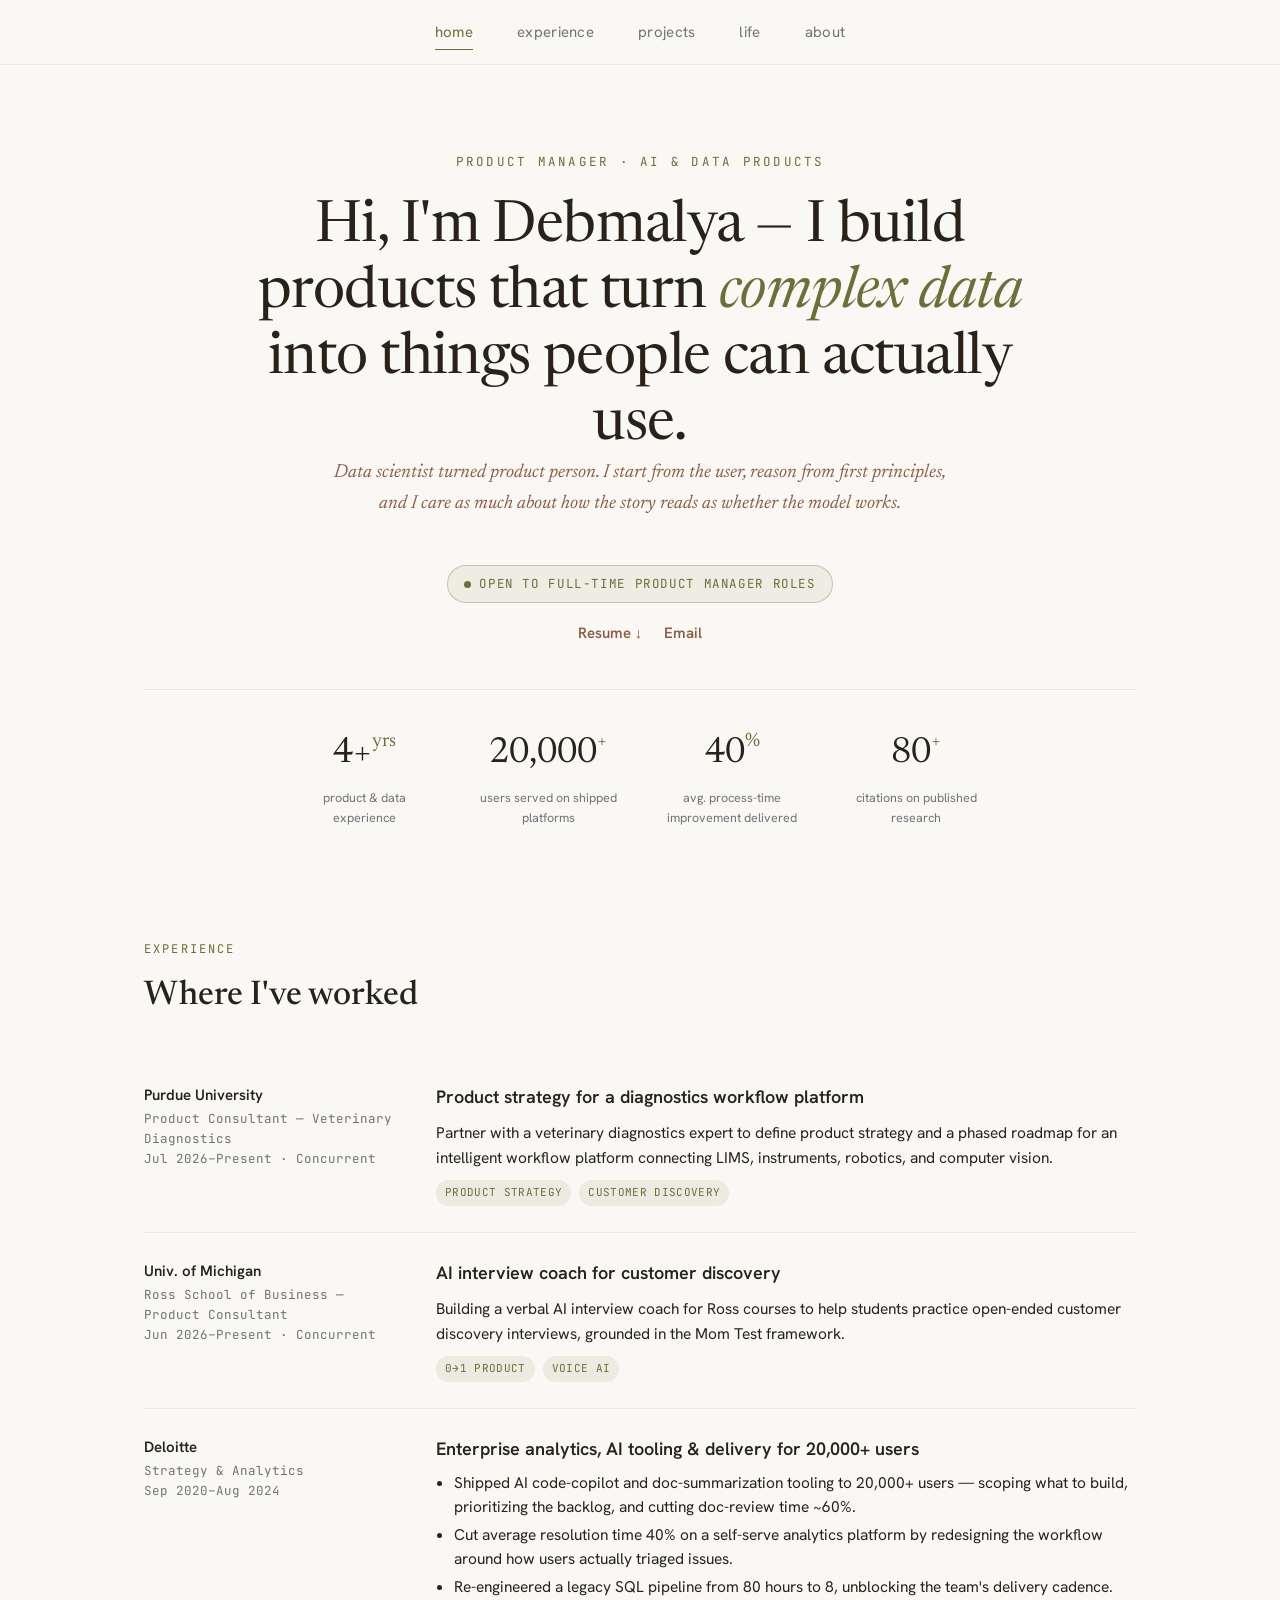
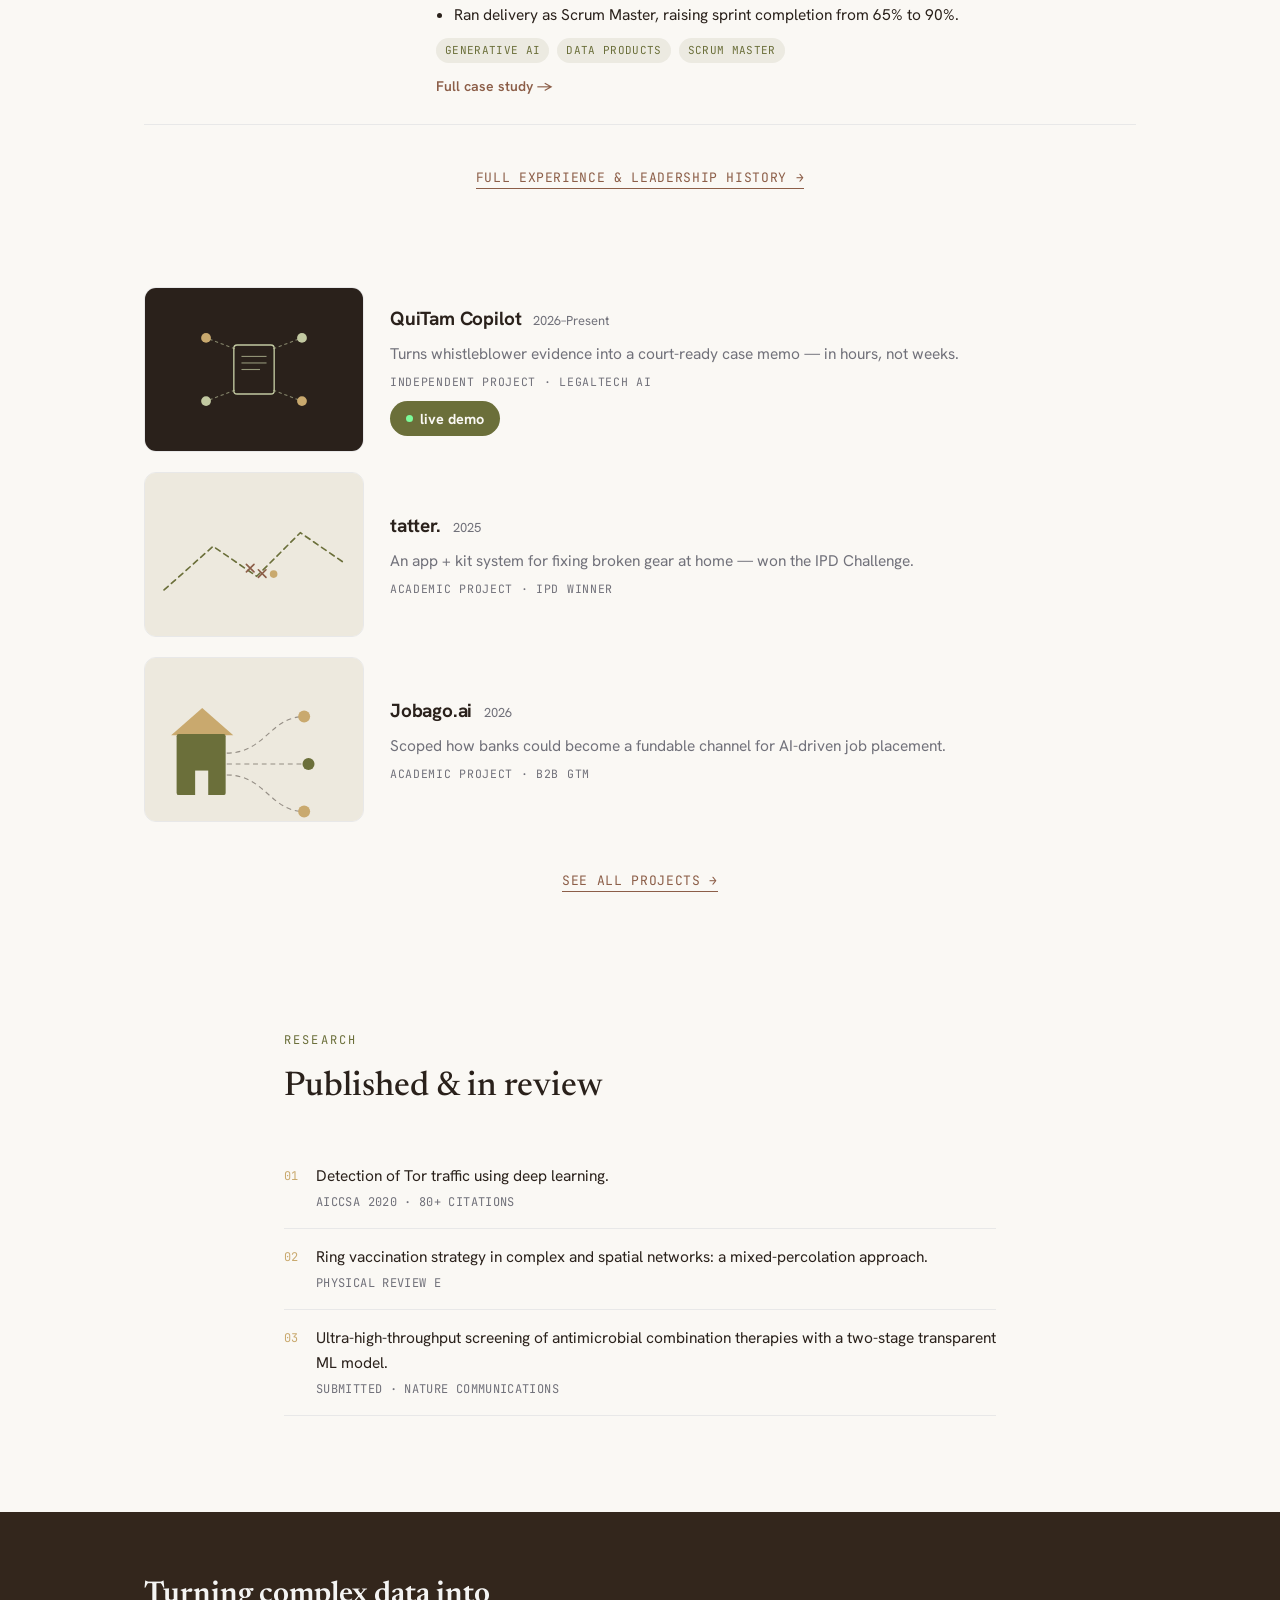
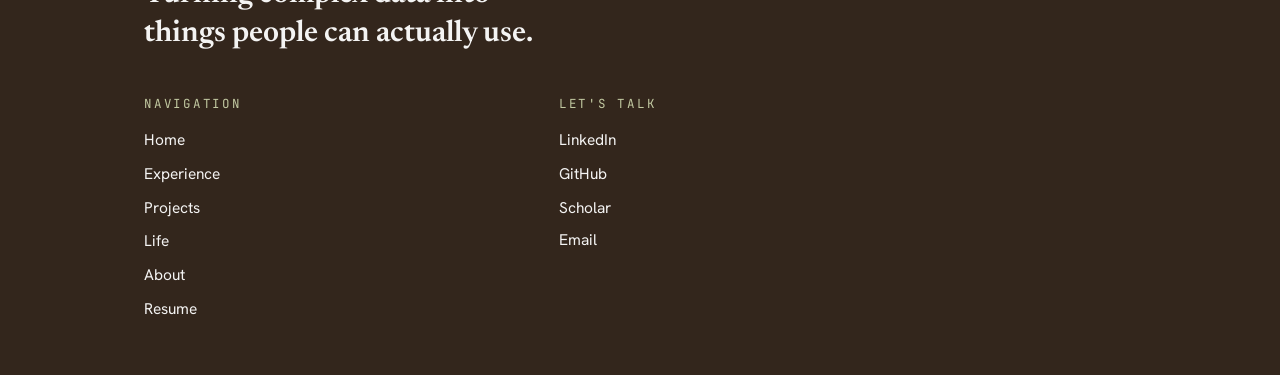
==== index.html @ 87e51b72 "Rewrite Deloitte bullets with more specific PM ownership detail Co-Authored-By: Claude Sonnet 5 <nor" ====
<!DOCTYPE html>
<html lang="en">
<head>
<meta charset="UTF-8" />
<meta name="viewport" content="width=device-width, initial-scale=1" />
<title>Debmalya Sarkar — Product Manager</title>
<meta name="description" content="Hi, I'm Debmalya. I build products that turn complex data into things people can actually use." />
<meta name="google-site-verification" content="xEFsIHPftUrc7FskHfVXWu3FPIKXIjwJdTmx8eVKhb8" />
<link rel="preconnect" href="https://fonts.googleapis.com" />
<link rel="preconnect" href="https://fonts.gstatic.com" crossorigin />
<link href="https://fonts.googleapis.com/css2?family=Hanken+Grotesk:wght@400;500;600;700&family=Newsreader:ital,opsz,wght@0,6..72,400;0,6..72,500;0,6..72,700;1,6..72,400&family=JetBrains+Mono:wght@400;500&display=swap" rel="stylesheet" />
<link rel="stylesheet" href="v2-style.css?v=2" />
</head>
<body>

<header class="nav">
  <div class="nav-inner">
    <a href="index.html">home</a>
    <a href="v2-experience.html">experience</a>
    <a href="v2-projects.html">projects</a>
    <a href="v2-life.html">life</a>
    <a href="v2-about.html">about</a>
  </div>
</header>

<main id="top">

  <div class="hero">
    <div class="wrap">
      <p class="eyebrow">Product Manager · AI &amp; Data Products</p>
      <h1>Hi, I'm Debmalya — I build products that turn <em>complex data</em> into things people can actually use.</h1>
      <p class="sub">Data scientist turned product person. I start from the user, reason from first principles, and I care as much about how the story reads as whether the model works.</p>
      <p class="open-badge"><span class="dot"></span>Open to full-time Product Manager roles</p>
      <div class="hero-actions">
        <a href="Debmalya-Sarkar-Resume.pdf" target="_blank" rel="noopener">Resume ↓</a>
        <button type="button" class="copy-email-btn">Email</button>
      </div>
      <div class="hook-stats">
        <div class="hook-stat"><div class="num">4+<span class="unit">yrs</span></div><div class="lbl">product &amp; data experience</div></div>
        <div class="hook-stat"><div class="num">20,000<span class="unit">+</span></div><div class="lbl">users served on shipped platforms</div></div>
        <div class="hook-stat"><div class="num">40<span class="unit">%</span></div><div class="lbl">avg. process-time improvement delivered</div></div>
        <div class="hook-stat"><div class="num">80<span class="unit">+</span></div><div class="lbl">citations on published research</div></div>
      </div>
    </div>
  </div>

  <section id="experience">
    <div class="wrap">
      <div class="sec-head reveal"><p class="eyebrow">Experience</p><h2>Where I've worked</h2></div>
      <div class="work-list">

        <div class="work-item reveal">
          <div class="meta"><b>Purdue University</b>Product Consultant — Veterinary Diagnostics<br>Jul 2026–Present · Concurrent</div>
          <div>
            <h3>Product strategy for a diagnostics workflow platform</h3>
            <p>Partner with a veterinary diagnostics expert to define product strategy and a phased roadmap for an intelligent workflow platform connecting LIMS, instruments, robotics, and computer vision.</p>
            <div class="tags"><span>Product strategy</span><span>Customer discovery</span></div>
          </div>
        </div>

        <div class="work-item reveal">
          <div class="meta"><b>Univ. of Michigan</b>Ross School of Business — Product Consultant<br>Jun 2026–Present · Concurrent</div>
          <div>
            <h3>AI interview coach for customer discovery</h3>
            <p>Building a verbal AI interview coach for Ross courses to help students practice open-ended customer discovery interviews, grounded in the Mom Test framework.</p>
            <div class="tags"><span>0→1 product</span><span>Voice AI</span></div>
          </div>
        </div>

        <div class="work-item reveal">
          <div class="meta"><b>Deloitte</b>Strategy &amp; Analytics<br>Sep 2020–Aug 2024</div>
          <div>
            <h3>Enterprise analytics, AI tooling &amp; delivery for 20,000+ users</h3>
            <ul>
              <li>Shipped AI code-copilot and doc-summarization tooling to 20,000+ users — scoping what to build, prioritizing the backlog, and cutting doc-review time ~60%.</li>
              <li>Cut average resolution time 40% on a self-serve analytics platform by redesigning the workflow around how users actually triaged issues.</li>
              <li>Re-engineered a legacy SQL pipeline from 80 hours to 8, unblocking the team's delivery cadence.</li>
              <li>Ran delivery as Scrum Master, raising sprint completion from 65% to 90%.</li>
            </ul>
            <div class="tags"><span>Generative AI</span><span>Data products</span><span>Scrum Master</span></div>
            <p style="margin-top:10px;"><a href="v2-deloitte.html" style="font-size:14px;font-weight:600;color:var(--brown);text-decoration:none;text-underline-offset:4px;">Full case study →</a></p>
          </div>
        </div>

      </div>
      <p style="text-align:center;margin-top:38px;">
        <a href="v2-experience.html" style="font-family:'JetBrains Mono',monospace;font-size:13px;letter-spacing:.05em;text-transform:uppercase;color:var(--brown);text-decoration:none;border-bottom:1px solid var(--brown);padding-bottom:2px;">
          Full experience &amp; leadership history →
        </a>
      </p>
    </div>
  </section>

  <section id="work" class="projects">
    <div class="wrap">
      <div class="proj-rows">

        <div class="proj-row reveal">
          <a class="proj-cover" href="v2-quitam.html">
            <svg viewBox="0 0 400 300" preserveAspectRatio="xMidYMid slice" xmlns="http://www.w3.org/2000/svg" aria-hidden="true">
              <rect width="400" height="300" fill="#2A211B"/>
              <g stroke="#C2C9A1" stroke-width="2" opacity="0.6" stroke-dasharray="6 5">
                <line x1="165" y1="112" x2="112" y2="92"/>
                <line x1="235" y1="112" x2="288" y2="92"/>
                <line x1="165" y1="188" x2="112" y2="208"/>
                <line x1="235" y1="188" x2="288" y2="208"/>
              </g>
              <circle cx="112" cy="92" r="9" fill="#C9A96E"/>
              <circle cx="288" cy="92" r="9" fill="#C2C9A1"/>
              <circle cx="112" cy="208" r="9" fill="#C2C9A1"/>
              <circle cx="288" cy="208" r="9" fill="#C9A96E"/>
              <rect x="163" y="105" width="74" height="90" rx="6" fill="none" stroke="#C2C9A1" stroke-width="2.5"/>
              <line x1="177" y1="126" x2="223" y2="126" stroke="#C2C9A1" stroke-width="2" opacity="0.7"/>
              <line x1="177" y1="138" x2="223" y2="138" stroke="#C2C9A1" stroke-width="2" opacity="0.7"/>
              <line x1="177" y1="150" x2="211" y2="150" stroke="#C2C9A1" stroke-width="2" opacity="0.7"/>
            </svg>
          </a>
          <div class="proj-body">
            <div class="head"><h3>QuiTam Copilot</h3><span class="yr">2026–Present</span></div>
            <p>Turns whistleblower evidence into a court-ready case memo — in hours, not weeks.</p>
            <p class="teaser-cat">Independent Project · LegalTech AI</p>
            <div class="proj-links"><a class="demo-badge" href="https://jac-2026-juqg.vercel.app/" target="_blank" rel="noopener"><span class="live-dot"></span>live demo</a></div>
          </div>
        </div>

        <a class="proj-row reveal" href="v2-tatter.html">
          <div class="proj-cover">
            <svg viewBox="0 0 400 300" preserveAspectRatio="xMidYMid slice" xmlns="http://www.w3.org/2000/svg" aria-hidden="true">
              <rect width="400" height="300" fill="#EDE9DE"/>
              <path d="M35 215 L125 135 L205 190 L285 110 L365 165" fill="none" stroke="#6B6F3A" stroke-width="3" stroke-dasharray="10 8" stroke-linecap="round"/>
              <g stroke="#8C5E48" stroke-width="3" stroke-linecap="round">
                <path d="M186 168 L200 182 M200 168 L186 182"/>
                <path d="M208 178 L222 192 M222 178 L208 192"/>
              </g>
              <circle cx="236" cy="186" r="7" fill="#C9A96E"/>
            </svg>
          </div>
          <div class="proj-body">
            <div class="head"><h3>tatter.</h3><span class="yr">2025</span></div>
            <p>An app + kit system for fixing broken gear at home — won the IPD Challenge.</p>
            <p class="teaser-cat">Academic Project · IPD Winner</p>
          </div>
        </a>

        <a class="proj-row reveal" href="v2-jobago.html">
          <div class="proj-cover">
            <svg viewBox="0 0 400 300" preserveAspectRatio="xMidYMid slice" xmlns="http://www.w3.org/2000/svg" aria-hidden="true">
              <rect width="400" height="300" fill="#EDE9DE"/>
              <polygon points="105,92 48,142 162,142" fill="#C9A96E"/>
              <rect x="58" y="140" width="90" height="112" rx="4" fill="#6B6F3A"/>
              <rect x="92" y="207" width="24" height="45" fill="#EDE9DE"/>
              <g stroke="#2A211B" stroke-width="2" opacity="0.45" stroke-dasharray="9 7" fill="none">
                <path d="M150 175 C 220 175, 230 108, 292 108"/>
                <path d="M150 195 C 230 195, 260 195, 300 195"/>
                <path d="M150 215 C 220 215, 230 282, 292 282"/>
              </g>
              <circle cx="292" cy="108" r="11" fill="#C9A96E"/>
              <circle cx="300" cy="195" r="11" fill="#6B6F3A"/>
              <circle cx="292" cy="282" r="11" fill="#C9A96E"/>
            </svg>
          </div>
          <div class="proj-body">
            <div class="head"><h3>Jobago.ai</h3><span class="yr">2026</span></div>
            <p>Scoped how banks could become a fundable channel for AI-driven job placement.</p>
            <p class="teaser-cat">Academic Project · B2B GTM</p>
          </div>
        </a>

      </div>
      <p style="text-align:center;margin-top:44px;">
        <a href="v2-projects.html#projects-group" style="font-family:'JetBrains Mono',monospace;font-size:13px;letter-spacing:.05em;text-transform:uppercase;color:var(--brown);text-decoration:none;border-bottom:1px solid var(--brown);padding-bottom:2px;">
          See all projects →
        </a>
      </p>
    </div>
  </section>

  <section id="research">
    <div class="wrap-read">
      <div class="sec-head reveal"><p class="eyebrow">Research</p><h2>Published &amp; in review</h2></div>
      <div class="pubs reveal">
        <div class="pub"><span class="ix mono">01</span><p>Detection of Tor traffic using deep learning.<span class="venue">AICCSA 2020 · 80+ citations</span></p></div>
        <div class="pub"><span class="ix mono">02</span><p>Ring vaccination strategy in complex and spatial networks: a mixed-percolation approach.<span class="venue">Physical Review E</span></p></div>
        <div class="pub"><span class="ix mono">03</span><p>Ultra-high-throughput screening of antimicrobial combination therapies with a two-stage transparent ML model.<span class="venue">Submitted · Nature Communications</span></p></div>
      </div>
    </div>
  </section>

</main>

<footer class="site" id="contact">
  <div class="wrap">
    <p class="tagline">Turning complex data into things people can actually use.</p>
    <div class="footer-grid">
      <div class="footer-col">
        <p class="label">Navigation</p>
        <a href="index.html">Home</a>
        <a href="v2-experience.html">Experience</a>
        <a href="v2-projects.html">Projects</a>
        <a href="v2-life.html">Life</a>
        <a href="v2-about.html">About</a>
        <a href="Debmalya-Sarkar-Resume.pdf" target="_blank" rel="noopener">Resume</a>
      </div>
      <div class="footer-col">
        <p class="label">Let's Talk</p>
        <a href="https://www.linkedin.com/in/debmalya-sarkar/" target="_blank" rel="noopener">LinkedIn</a>
        <a href="https://github.com/debssM" target="_blank" rel="noopener">GitHub</a>
        <a href="https://scholar.google.com/citations?user=kAcK5e4AAAAJ&hl=en" target="_blank" rel="noopener">Scholar</a>
        <button type="button" class="copy-email-btn">Email</button>
      </div>
    </div>
  </div>
</footer>

<script src="v2-common.js?v=2"></script>
</body>
</html>
---- v2-style.css ----
:root{
  --paper:#FAF8F4;
  --ink:#2A211B;
  --muted:#71717A;
  --accent:#6B6F3A;
  --brown:#8C5E48;
  --gold:#C9A96E;
  --sage:#C2C9A1;
  --hairline:#E8E8E8;
  --footer-bg:#33261C;
  --maxw:1120px;
  --maxw-read:760px;
}
*{box-sizing:border-box;}
html{scroll-behavior:smooth;}
body{
  margin:0;
  background:var(--paper);
  color:var(--ink);
  font-family:"Hanken Grotesk",system-ui,sans-serif;
  font-size:17px;
  line-height:1.6;
  -webkit-font-smoothing:antialiased;
}
a{color:inherit;}
img{max-width:100%;display:block;}
.wrap{max-width:var(--maxw);margin:0 auto;padding:0 24px;}
@media(min-width:900px){.wrap{padding:0 64px;}}
.wrap-read{max-width:var(--maxw-read);margin:0 auto;padding:0 24px;}
.wrap-mid{max-width:900px;margin:0 auto;padding:0 24px;}
.serif{font-family:"Newsreader",Georgia,serif;}
.mono{font-family:"JetBrains Mono",monospace;}

/* ---------- nav ---------- */
header.nav{
  position:fixed;top:0;left:0;right:0;z-index:50;
  background:color-mix(in srgb,var(--paper) 84%,transparent);
  backdrop-filter:blur(10px);
  border-bottom:1px solid var(--hairline);
}
.nav-inner{
  display:flex;align-items:center;justify-content:center;gap:44px;
  height:64px;
}
.nav-inner a{
  position:relative;font-size:15px;letter-spacing:.02em;color:var(--muted);
  text-decoration:none;transition:color .2s ease;padding:4px 0;
}
.nav-inner a::after{
  content:"";position:absolute;left:0;bottom:-2px;height:1px;width:0;
  background:var(--accent);transition:width .2s ease;
}
.nav-inner a:hover{color:var(--ink);}
.nav-inner a:hover::after{width:100%;}
.nav-inner a.current{color:var(--accent);}
.nav-inner a.current::after{width:100%;}

main{padding-top:64px;}

/* ---------- reveal ---------- */
.reveal{opacity:0;transform:translateY(20px);transition:opacity .6s ease,transform .6s ease;}
.reveal.in{opacity:1;transform:translateY(0);}

/* ---------- shared section head ---------- */
section{padding:56px 0;scroll-margin-top:84px;}
.sec-head{margin-bottom:34px;}
.sec-head .eyebrow{
  font-family:"JetBrains Mono",monospace;font-size:12px;letter-spacing:.18em;
  text-transform:uppercase;color:var(--accent);margin:0 0 10px;
}
.sec-head h2{
  font-family:"Newsreader",Georgia,serif;font-weight:500;font-size:clamp(24px,3vw,34px);
  margin:0;
}
.center-head{text-align:center;max-width:640px;margin:0 auto;}
.center-head h1,.center-head h2{
  font-family:"Newsreader",Georgia,serif;font-weight:400;
  font-size:clamp(24px,3.6vw,36px);line-height:1.3;letter-spacing:-.01em;margin:0;
}

/* ---------- home hero ---------- */
.hero{padding:88px 0 56px;text-align:center;}
.hero .eyebrow{
  font-family:"JetBrains Mono",monospace;font-size:12.5px;letter-spacing:.18em;
  text-transform:uppercase;color:var(--accent);margin:0 0 22px;
}
.hero h1{
  font-family:"Newsreader",Georgia,serif;font-weight:400;
  font-size:clamp(30px,5.6vw,58px);line-height:1.14;letter-spacing:-.01em;
  max-width:820px;margin:0 auto;
}
.hero h1 em{font-style:italic;color:var(--accent);}

.open-badge{
  display:inline-flex;align-items:center;gap:8px;margin:28px 0 0;
  font-family:"JetBrains Mono",monospace;font-size:12.5px;letter-spacing:.05em;
  text-transform:uppercase;color:var(--accent);
  border:1px solid color-mix(in srgb,var(--accent) 35%,transparent);
  background:color-mix(in srgb,var(--accent) 8%,transparent);
  padding:8px 16px;border-radius:999px;
}
.open-badge .dot{width:7px;height:7px;border-radius:50%;background:var(--accent);flex:none;
  box-shadow:0 0 0 0 color-mix(in srgb,var(--accent) 60%,transparent);
  animation:pulse-dot 2s infinite;}
@keyframes pulse-dot{
  0%{box-shadow:0 0 0 0 color-mix(in srgb,var(--accent) 45%,transparent);}
  70%{box-shadow:0 0 0 7px transparent;}
  100%{box-shadow:0 0 0 0 transparent;}
}

.hero-actions{
  display:flex;justify-content:center;gap:22px;flex-wrap:wrap;margin:18px 0 0;
}
.hero-actions a,.hero-actions button{
  font-family:"Hanken Grotesk",sans-serif;font-size:15px;font-weight:600;
  color:var(--brown);text-decoration:none;text-underline-offset:4px;transition:color .2s ease;
  background:none;border:none;padding:0;cursor:pointer;
}
.hero-actions a:hover,.hero-actions button:hover{color:var(--accent);text-decoration:underline;}

.hook-stats{
  display:flex;justify-content:center;gap:44px;flex-wrap:wrap;
  margin:44px 0 0;padding-top:36px;border-top:1px solid var(--hairline);
}
.hook-stat{text-align:center;}
.hook-stat .num{font-family:"Newsreader",Georgia,serif;font-size:clamp(26px,3.4vw,36px);color:var(--ink);}
.hook-stat .num .unit{font-size:.55em;vertical-align:top;color:var(--accent);}
.hook-stat .lbl{margin-top:4px;font-size:12.5px;color:var(--muted);max-width:140px;}

/* ---------- project cards (home featured) ---------- */
.projects{padding:24px 0 64px;}
.projects .proj-rows{gap:20px;}
a.proj-row{text-decoration:none;color:inherit;}
a.proj-row:hover .proj-cover svg,a.proj-row:hover .proj-cover img{transform:scale(1.05);}
.proj-body .teaser-cat{
  margin:6px 0 0;font-family:"JetBrains Mono",monospace;font-size:11.5px;
  letter-spacing:.06em;text-transform:uppercase;color:var(--muted);
}

/* ---------- experience / work list (home) ---------- */
.work-list{display:flex;flex-direction:column;}
.work-item{
  display:grid;grid-template-columns:1fr;gap:6px;padding:26px 0;
  border-bottom:1px solid var(--hairline);
}
@media(min-width:760px){.work-item{grid-template-columns:260px 1fr;gap:32px;}}
.work-item .meta{font-family:"JetBrains Mono",monospace;font-size:12.5px;color:var(--muted);line-height:1.6;}
.work-item .meta b{display:block;color:var(--ink);font-family:"Hanken Grotesk",sans-serif;font-size:15px;font-weight:600;margin-bottom:2px;}
.work-item h3{font-family:"Hanken Grotesk",sans-serif;font-size:18px;font-weight:600;margin:0 0 8px;}
.work-item p{margin:0;color:var(--ink);font-size:15.5px;line-height:1.62;}
.work-item ul{margin:0;padding-left:18px;}
.work-item li{color:var(--ink);font-size:15.5px;line-height:1.55;margin-bottom:4px;}
.work-item li:last-child{margin-bottom:0;}
.work-item .tags{margin-top:10px;display:flex;gap:8px;flex-wrap:wrap;}
.work-item .tags span{
  font-family:"JetBrains Mono",monospace;font-size:11px;letter-spacing:.03em;
  text-transform:uppercase;color:var(--accent);background:color-mix(in srgb,var(--accent) 10%,transparent);
  padding:4px 9px;border-radius:999px;
}

/* ---------- about ---------- */
#about .wrap-read p{font-size:17.5px;line-height:1.72;color:var(--ink);}
#about strong{color:var(--accent);font-weight:600;}
.resume-btn{
  display:inline-flex;align-items:center;gap:8px;margin-top:8px;
  font-family:"JetBrains Mono",monospace;font-size:13px;letter-spacing:.04em;
  text-transform:uppercase;color:var(--paper);background:var(--ink);
  padding:12px 20px;border-radius:999px;text-decoration:none;transition:background .2s ease;
}
.resume-btn:hover{background:var(--accent);}

/* ---------- live demo cta ---------- */
.demo-cta{
  display:inline-flex;align-items:center;gap:10px;margin-top:20px;
  font-family:"Hanken Grotesk",sans-serif;font-weight:700;font-size:16.5px;
  color:var(--paper);background:var(--accent);text-decoration:none;
  padding:16px 30px;border-radius:999px;
  box-shadow:0 10px 26px color-mix(in srgb,var(--accent) 38%,transparent);
  transition:transform .2s ease,box-shadow .2s ease;
}
.demo-cta:hover{transform:translateY(-2px);box-shadow:0 14px 34px color-mix(in srgb,var(--accent) 48%,transparent);}
.demo-cta .live-dot{width:9px;height:9px;border-radius:50%;background:#7CFC9A;flex:none;animation:demoPulse 1.8s infinite;}
@keyframes demoPulse{
  0%{box-shadow:0 0 0 0 rgba(124,252,154,.65);}
  70%{box-shadow:0 0 0 9px rgba(124,252,154,0);}
  100%{box-shadow:0 0 0 0 rgba(124,252,154,0);}
}

.proj-links a.demo-badge{
  display:inline-flex;align-items:center;gap:7px;
  color:var(--paper);background:var(--accent);
  padding:6px 16px;border-radius:999px;font-weight:700;
}
.proj-links a.demo-badge:hover{background:var(--ink);color:var(--paper);text-decoration:none;}
.proj-links a.demo-badge .live-dot{width:7px;height:7px;border-radius:50%;background:#7CFC9A;flex:none;animation:demoPulse 1.8s infinite;}

/* ---------- research ---------- */
.pubs{display:flex;flex-direction:column;}
.pub{display:flex;gap:18px;padding:16px 0;border-bottom:1px solid var(--hairline);}
.pub .ix{font-family:"JetBrains Mono",monospace;font-size:12px;color:var(--gold);flex:none;padding-top:3px;}
.pub p{margin:0;font-size:15.5px;}
.pub .venue{display:block;color:var(--muted);font-family:"JetBrains Mono",monospace;font-size:12px;text-transform:uppercase;letter-spacing:.03em;margin-top:4px;}

/* ---------- footer ---------- */
footer.site{background:var(--footer-bg);color:rgba(255,255,255,.95);padding:64px 0 44px;margin-top:40px;}
footer.site .tagline{font-family:"Newsreader",Georgia,serif;font-size:clamp(22px,3vw,30px);font-weight:600;max-width:420px;line-height:1.3;margin:0 0 40px;}
.footer-grid{display:grid;grid-template-columns:1fr;gap:36px;}
@media(min-width:760px){.footer-grid{grid-template-columns:1.4fr 1fr 1fr;}}
.footer-col p.label{
  font-family:"JetBrains Mono",monospace;font-size:12.5px;letter-spacing:.14em;
  text-transform:uppercase;color:var(--sage);margin:0 0 14px;
}
.footer-col a,.footer-col button{
  display:block;background:none;border:none;padding:0;text-align:left;cursor:pointer;
  color:rgba(255,255,255,.95);font-family:"Hanken Grotesk",sans-serif;font-size:15.5px;
  text-decoration:none;margin-bottom:9px;transition:color .2s ease;
}
.footer-col a:hover,.footer-col button:hover{color:var(--gold);}

/* =========================================================
   PROJECTS LISTING PAGE
   ========================================================= */
.proj-hero{padding:40px 0 20px;}
.proj-groups{display:flex;flex-direction:column;gap:80px;padding:14px 0 42px;}
.proj-heading{margin-bottom:8px;}
.proj-heading h2{
  position:relative;display:inline-block;padding-bottom:8px;
  font-family:"Hanken Grotesk",sans-serif;font-size:15px;font-weight:700;
  letter-spacing:.12em;text-transform:uppercase;margin:0;
}
.proj-heading .wavy{position:absolute;left:0;bottom:-2px;width:100%;height:7px;overflow:visible;}
.proj-heading p{margin:8px 0 25px;color:var(--muted);font-size:15.5px;}
.proj-rows{display:flex;flex-direction:column;gap:24px;}
.proj-row{display:grid;grid-template-columns:1fr;gap:18px;}
@media(min-width:640px){.proj-row{grid-template-columns:220px 1fr;gap:26px;}}
.proj-cover{
  position:relative;display:block;width:100%;aspect-ratio:4/3;overflow:hidden;
  border-radius:12px;border:1px solid var(--hairline);background:var(--paper);
}
.proj-cover svg,.proj-cover img{width:100%;height:100%;object-fit:cover;transition:transform .3s ease;}
a.proj-cover:hover svg,a.proj-cover:hover img{transform:scale(1.05);}
.proj-cover .soon{
  display:flex;align-items:center;justify-content:center;height:100%;
  font-family:"Newsreader",Georgia,serif;font-style:italic;color:color-mix(in srgb,var(--ink) 55%,transparent);
  background:#E7E8D3;font-size:16px;
}
.proj-body{display:flex;flex-direction:column;justify-content:center;}
.proj-body .head{display:flex;align-items:baseline;gap:12px;flex-wrap:wrap;}
.proj-body h3{font-family:"Hanken Grotesk",sans-serif;font-size:19px;font-weight:700;letter-spacing:-.01em;margin:0;}
.proj-body .yr{font-size:13px;color:var(--muted);}
.proj-body p{margin:8px 0 0;color:var(--muted);font-size:15.5px;line-height:1.6;max-width:640px;}
.proj-links{margin-top:10px;display:flex;gap:20px;flex-wrap:wrap;}
.proj-links a{
  font-size:14.5px;font-weight:600;color:var(--brown);text-decoration:none;
  text-underline-offset:4px;transition:color .2s ease;
}
.proj-links a:hover{color:var(--accent);text-decoration:underline;}
.proj-tags{margin-top:10px;display:flex;gap:8px;flex-wrap:wrap;}
.proj-tags span{
  font-family:"JetBrains Mono",monospace;font-size:11px;letter-spacing:.03em;
  text-transform:uppercase;color:var(--accent);background:color-mix(in srgb,var(--accent) 10%,transparent);
  padding:4px 9px;border-radius:999px;
}

/* =========================================================
   CASE STUDY PAGES
   ========================================================= */
.cs-hero-media{width:100%;aspect-ratio:2000/720;overflow:hidden;background:var(--footer-bg);}
.cs-hero-media img,.cs-hero-media svg{width:100%;height:100%;object-fit:cover;display:block;}
.cs-head{padding:44px 0 8px;}
.cs-head .cat{
  font-family:"JetBrains Mono",monospace;font-size:12px;letter-spacing:.14em;
  text-transform:uppercase;color:var(--accent);margin:0 0 14px;
}
.cs-head h1{
  font-family:"Newsreader",Georgia,serif;font-weight:500;font-size:clamp(34px,5vw,54px);
  line-height:1.08;margin:0 0 10px;letter-spacing:-.01em;
}
.cs-head .sub,.hero .sub{font-family:"Newsreader",Georgia,serif;font-style:italic;font-size:19px;color:var(--brown);margin:0 0 18px;}
.hero .sub{max-width:640px;margin-left:auto;margin-right:auto;}

.cs-layout{display:grid;grid-template-columns:1fr;gap:40px;padding:24px 0 80px;}
@media(min-width:1024px){.cs-layout{grid-template-columns:200px 1fr;gap:64px;}}
.cs-sidebar{display:none;}
@media(min-width:1024px){
  .cs-sidebar{display:block;}
  .cs-sidebar-inner{position:sticky;top:96px;}
}
.cs-back{
  display:inline-block;margin-bottom:16px;font-size:14px;color:var(--brown);
  text-decoration:none;text-underline-offset:4px;
}
.cs-back:hover{color:var(--accent);text-decoration:underline;}
.cs-side-title{font-family:"Newsreader",Georgia,serif;font-size:19px;font-weight:600;margin:0 0 16px;}
.cs-spy{display:flex;flex-direction:column;gap:9px;font-size:14px;}
.cs-spy a{
  border-left:2px solid transparent;padding-left:12px;color:var(--muted);
  text-decoration:none;transition:color .2s ease,border-color .2s ease;
}
.cs-spy a:hover{color:var(--accent);}
.cs-spy a.active{border-color:var(--accent);color:var(--accent);font-weight:600;}

.cs-content{max-width:720px;display:flex;flex-direction:column;gap:64px;}
.cs-section{padding:0;scroll-margin-top:100px;}
.cs-section h2.eyebrow{
  font-family:"Hanken Grotesk",sans-serif;font-size:13px;font-weight:700;
  letter-spacing:.14em;text-transform:uppercase;color:var(--brown);margin:0 0 12px;
}
.cs-section h3{font-family:"Newsreader",Georgia,serif;font-weight:500;font-size:22px;margin:22px 0 6px;}
.cs-lede{font-size:18px;line-height:1.72;color:var(--muted);margin:0;}
.cs-prose p{font-size:16px;line-height:1.72;color:var(--ink);margin:0 0 14px;}
.cs-prose strong{color:var(--accent);font-weight:600;}
.cs-prose em{color:var(--brown);}
.cs-prose ul{margin:0 0 14px;padding-left:20px;}
.cs-prose li{margin-bottom:6px;font-size:16px;line-height:1.6;}

.cs-meta{
  display:grid;grid-template-columns:1fr 1fr;gap:20px 24px;
  border-top:1px solid var(--hairline);border-bottom:1px solid var(--hairline);
  padding:24px 0;margin:22px 0;
}
.cs-meta dt{font-family:"JetBrains Mono",monospace;font-size:11px;letter-spacing:.1em;text-transform:uppercase;color:var(--accent);}
.cs-meta dd{margin:4px 0 0;font-size:14.5px;color:var(--brown);}

.cs-links-row{display:flex;flex-direction:column;gap:6px;margin-bottom:8px;}
.cs-links-row a{font-size:14.5px;font-weight:600;color:var(--ink);text-decoration:none;text-underline-offset:4px;}
.cs-links-row a:hover{color:var(--accent);text-decoration:underline;}

.cs-quote{
  border-left:2px solid color-mix(in srgb,var(--accent) 40%,transparent);
  padding-left:18px;margin:18px 0;font-family:"Newsreader",Georgia,serif;
  font-style:italic;color:var(--muted);font-size:16.5px;line-height:1.65;
}

.cs-figure{margin:18px 0 0;}
.cs-figure .frame{border-radius:14px;overflow:hidden;border:1px solid var(--hairline);}
.cs-figure figcaption{
  margin-top:12px;text-align:center;font-family:"Newsreader",Georgia,serif;
  font-style:italic;font-size:14.5px;color:var(--muted);
}

.cs-split{display:grid;grid-template-columns:1fr;gap:24px;align-items:center;}
@media(min-width:700px){.cs-split{grid-template-columns:1fr 1fr;gap:36px;}}
.cs-split.flip .cs-split-media{order:-1;}
@media(min-width:700px){.cs-split.flip .cs-split-media{order:1;}}

.cs-cards{display:grid;grid-template-columns:1fr;gap:16px;}
@media(min-width:600px){.cs-cards{grid-template-columns:1fr 1fr;}}
.cs-card{border:1px solid var(--hairline);border-radius:14px;padding:20px 22px;background:color-mix(in srgb,var(--paper) 60%,transparent);}
.cs-card .step{font-family:"JetBrains Mono",monospace;font-size:11px;letter-spacing:.08em;text-transform:uppercase;color:var(--gold);}
.cs-card h4{font-family:"Hanken Grotesk",sans-serif;font-size:16px;font-weight:700;margin:6px 0 6px;}
.cs-card p{margin:0;font-size:14.5px;line-height:1.55;color:var(--muted);}

.cs-stats{display:grid;grid-template-columns:repeat(2,1fr);gap:14px;}
@media(min-width:600px){.cs-stats{grid-template-columns:repeat(3,1fr);}}
.cs-stat{border:1px solid var(--hairline);border-radius:16px;padding:22px 14px;text-align:center;background:color-mix(in srgb,var(--paper) 60%,transparent);}
.cs-stat .num{font-family:"Newsreader",Georgia,serif;font-size:clamp(24px,3vw,32px);color:var(--ink);}
.cs-stat .num .unit{font-size:.55em;vertical-align:top;}
.cs-stat .lbl{margin-top:6px;font-size:12px;line-height:1.4;color:var(--muted);}

.cs-next{border-top:1px solid var(--hairline);padding:30px 0 60px;}
.cs-next a{
  display:flex;align-items:baseline;justify-content:space-between;text-decoration:none;color:inherit;
}
.cs-next .lbl{font-family:"JetBrains Mono",monospace;font-size:12px;letter-spacing:.1em;text-transform:uppercase;color:var(--muted);}
.cs-next .ttl{font-family:"Newsreader",Georgia,serif;font-size:22px;color:var(--accent);}

/* =========================================================
   ABOUT PAGE
   ========================================================= */
.about-layout{display:grid;grid-template-columns:1fr;gap:44px;align-items:center;padding:60px 0 30px;}
@media(min-width:820px){.about-layout{grid-template-columns:300px 1fr;gap:56px;}}
.about-avatar{
  width:220px;height:220px;margin:0 auto;border-radius:50%;
  background:linear-gradient(135deg,#F0C8BA,#C9A96E,#B8D4BF);
  padding:5px;
}
.about-avatar-inner{
  width:100%;height:100%;border-radius:50%;background:var(--footer-bg);
  display:flex;align-items:center;justify-content:center;
  font-family:"Newsreader",Georgia,serif;font-style:italic;color:var(--paper);font-size:22px;
}
.about-greeting{
  font-family:"Newsreader",Georgia,serif;font-weight:400;line-height:1.12;
  font-size:clamp(30px,5vw,46px);margin:0 0 22px;
}
.about-greeting .accent{color:var(--brown);}
.about-greeting .gradient{
  background:linear-gradient(135deg,#8f9a4f,#C9A96E,#7c9a86);
  -webkit-background-clip:text;background-clip:text;-webkit-text-fill-color:transparent;color:transparent;
}
.about-body p{font-size:16.5px;line-height:1.72;color:var(--muted);margin:0 0 16px;}
.about-body p.standout{font-family:"Newsreader",Georgia,serif;font-size:22px;font-style:italic;color:var(--ink);line-height:1.4;}
.about-links{display:flex;flex-wrap:wrap;gap:22px;margin-top:20px;}
.about-links a,.about-links button{
  display:inline-flex;align-items:center;gap:7px;font-size:15px;font-weight:600;
  color:var(--brown);text-decoration:none;background:none;border:none;cursor:pointer;
  padding:0;font-family:"Hanken Grotesk",sans-serif;text-underline-offset:4px;
}
.about-links a:hover,.about-links button:hover{color:var(--accent);text-decoration:underline;}

/* =========================================================
   LIFE PAGE
   ========================================================= */
.life-gallery{
  display:grid;grid-template-columns:1fr;gap:36px 28px;
  max-width:1040px;margin:48px auto 60px;
}
@media(min-width:640px){.life-gallery{grid-template-columns:repeat(2,1fr);}}
@media(min-width:980px){.life-gallery{grid-template-columns:repeat(3,1fr);}}
.life-card{margin:0;}
.life-card-media{
  aspect-ratio:4/5;overflow:hidden;border-radius:14px;border:1px solid var(--hairline);
  transition:transform .3s ease;
}
.life-card-media img{width:100%;height:100%;object-fit:cover;display:block;}
.life-card:hover .life-card-media{transform:translateY(-3px);}
.life-card figcaption{
  margin-top:12px;font-family:"Newsreader",Georgia,serif;font-style:italic;
  font-size:15px;line-height:1.5;color:var(--muted);
}
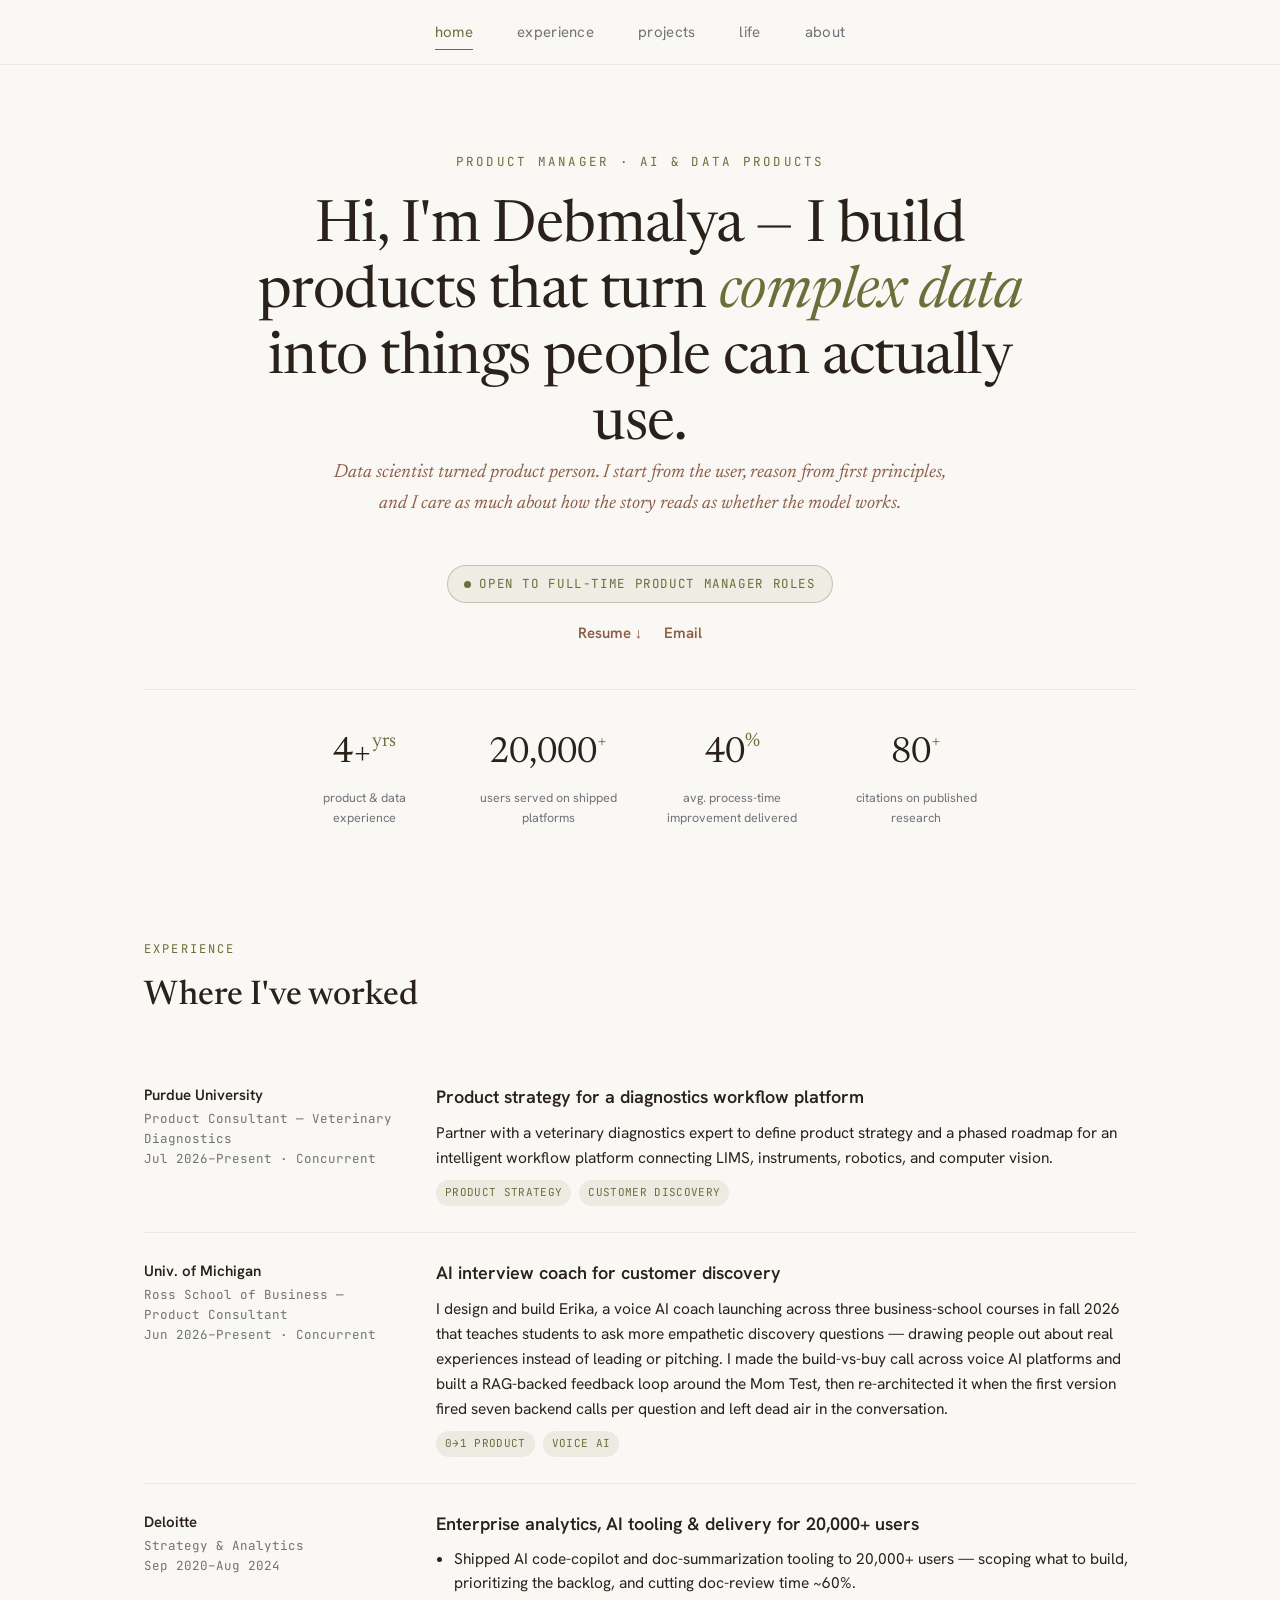
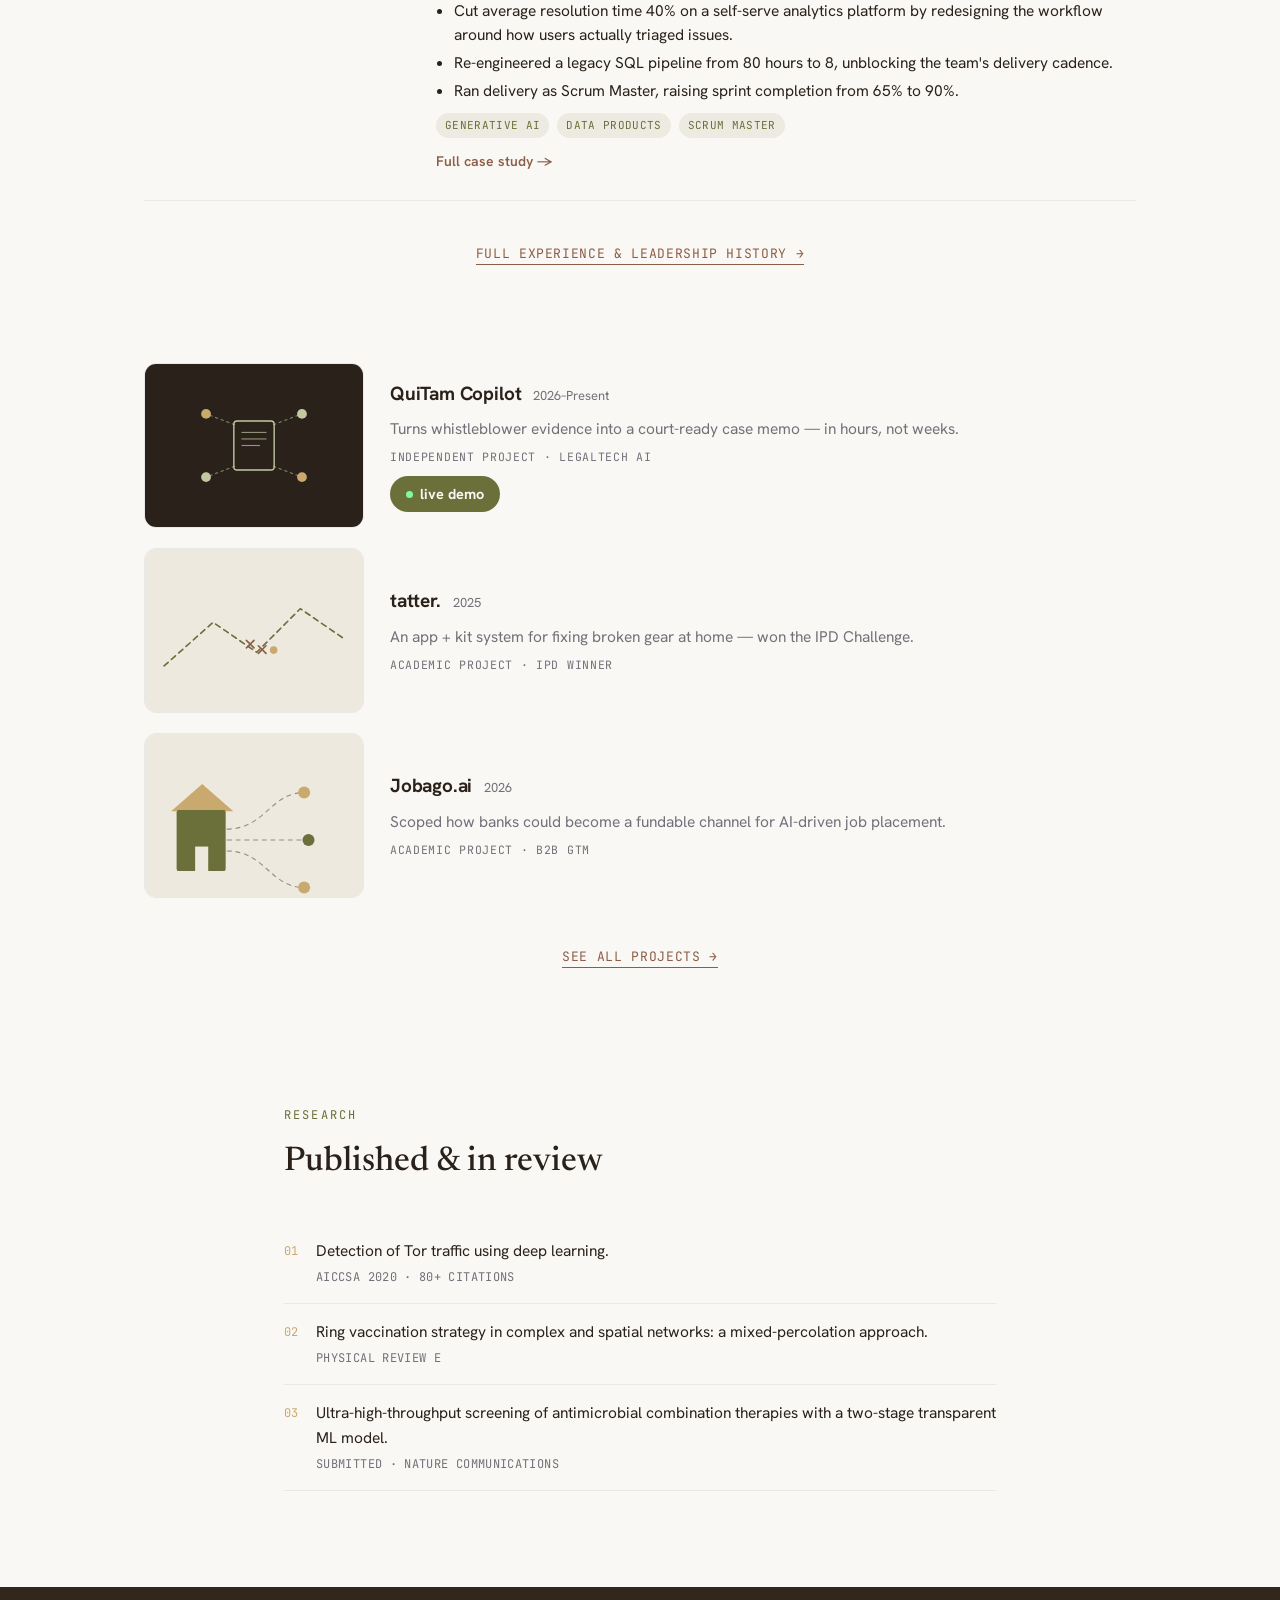
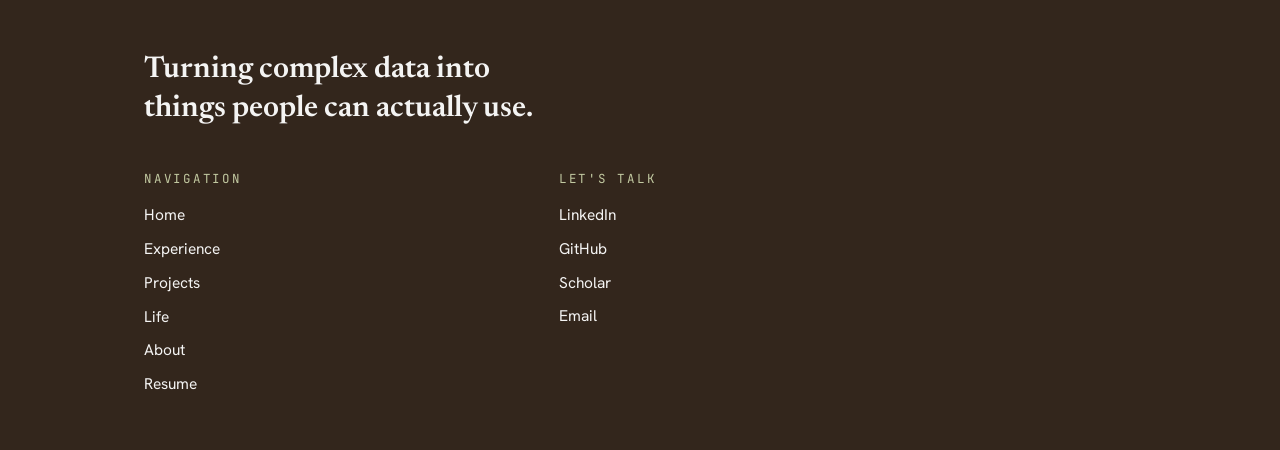
==== commit 9d494714: "Rewrite Ross voice-coach description with more specific detail Co-Authored-By: Claude Sonnet 5 <nore" ====
--- a/index.html
+++ b/index.html
@@ -62,7 +62,7 @@
           <div class="meta"><b>Univ. of Michigan</b>Ross School of Business — Product Consultant<br>Jun 2026–Present · Concurrent</div>
           <div>
             <h3>AI interview coach for customer discovery</h3>
-            <p>Building a verbal AI interview coach for Ross courses to help students practice open-ended customer discovery interviews, grounded in the Mom Test framework.</p>
+            <p>I design and build Erika, a voice AI coach launching across three business-school courses in fall 2026 that teaches students to ask more empathetic discovery questions — drawing people out about real experiences instead of leading or pitching. I made the build-vs-buy call across voice AI platforms and built a RAG-backed feedback loop around the Mom Test, then re-architected it when the first version fired seven backend calls per question and left dead air in the conversation.</p>
             <div class="tags"><span>0→1 product</span><span>Voice AI</span></div>
           </div>
         </div>
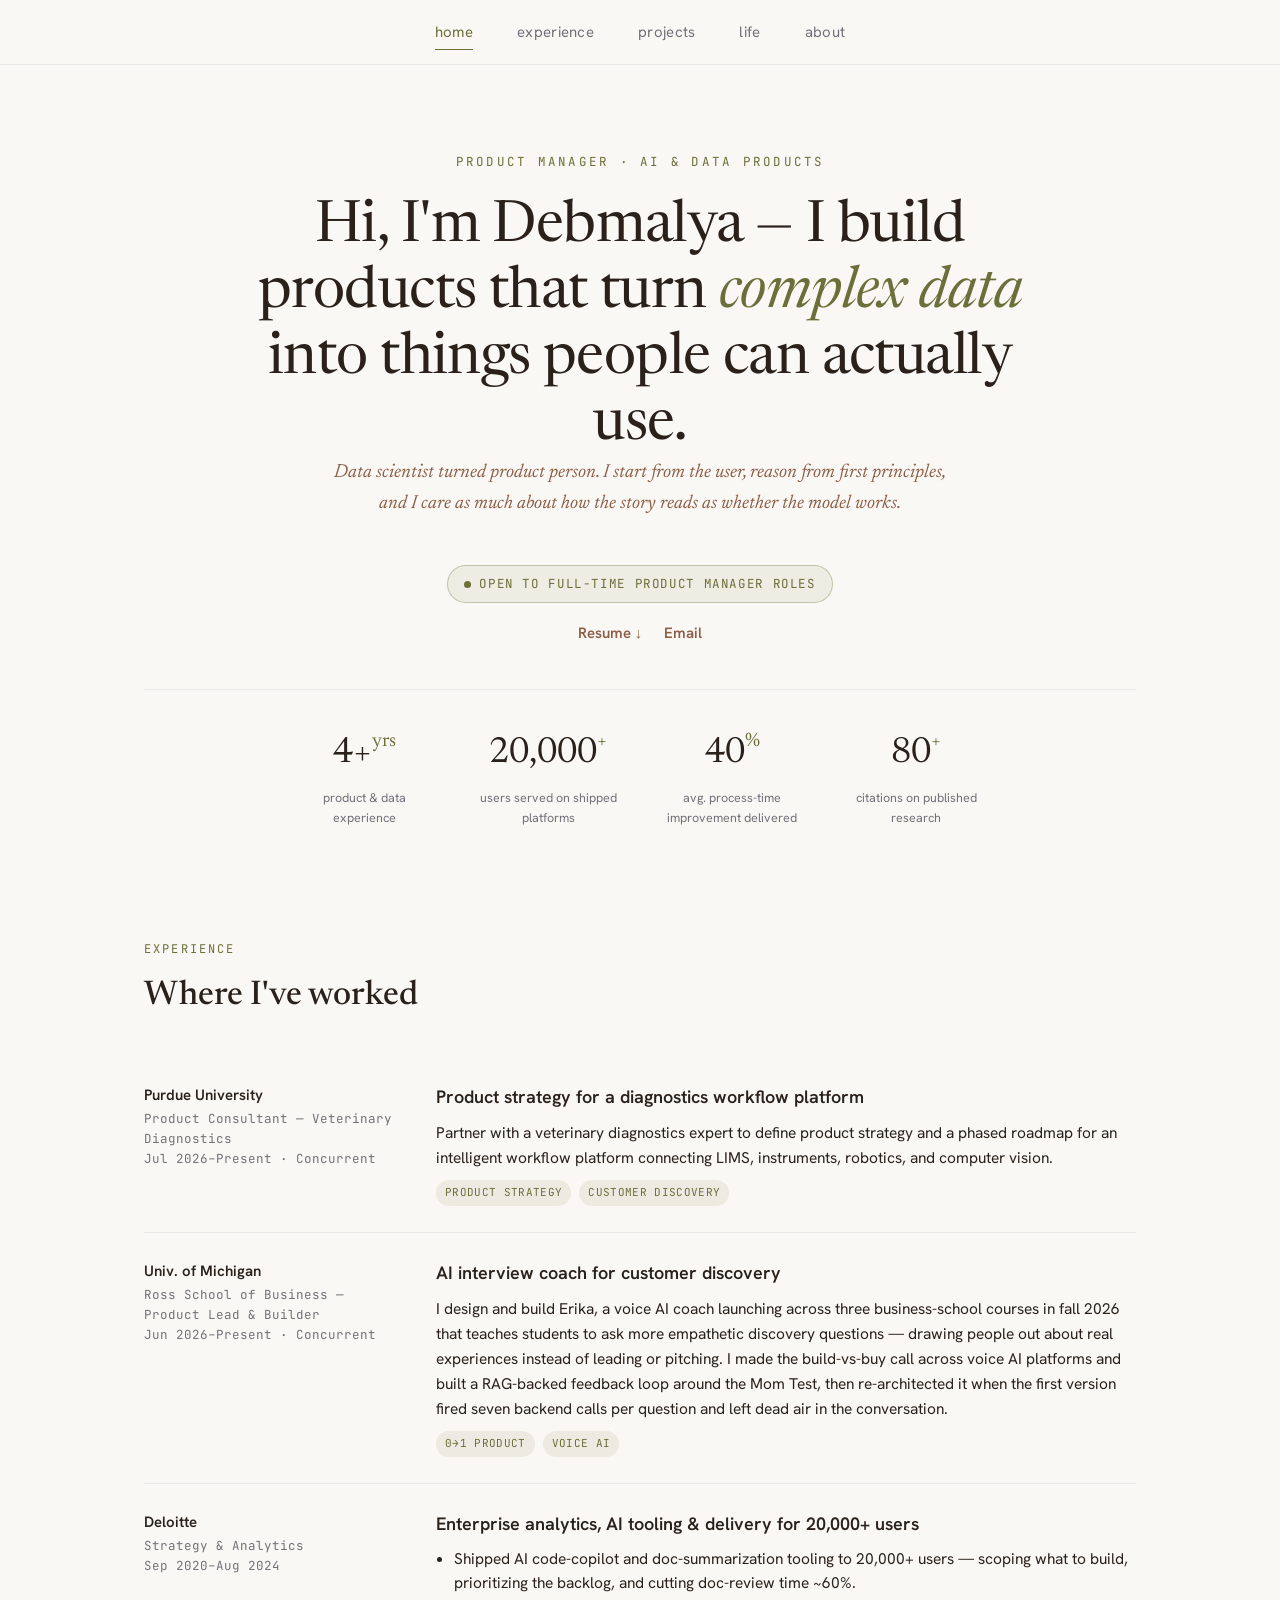
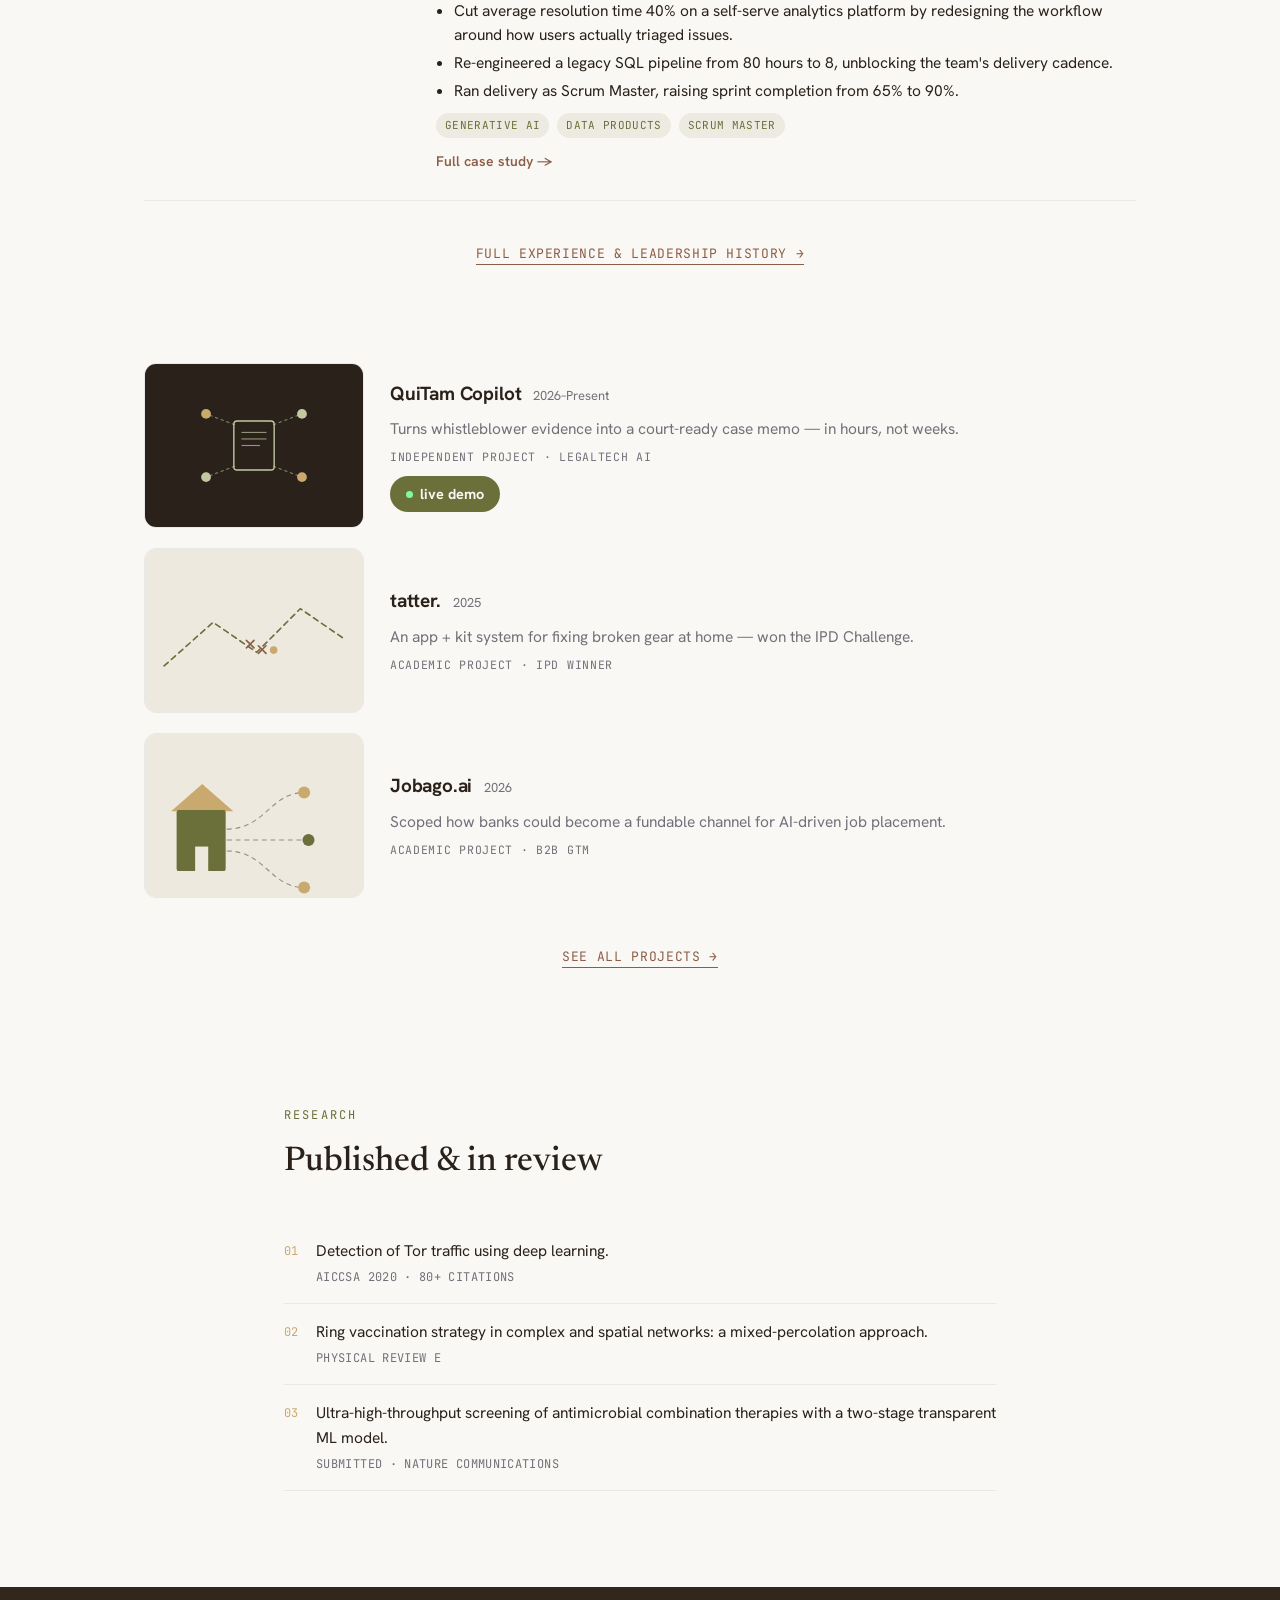
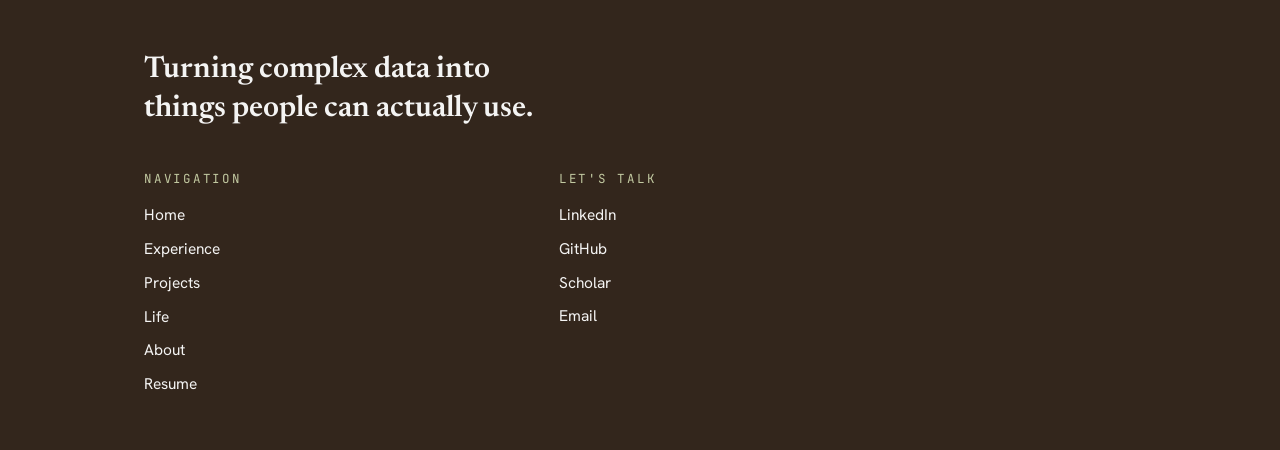
==== commit 937ca856: "Update Ross School of Business title to Product Lead & Builder Co-Authored-By: Claude Sonnet 5 <nore" ====
--- a/index.html
+++ b/index.html
@@ -59,7 +59,7 @@
         </div>
 
         <div class="work-item reveal">
-          <div class="meta"><b>Univ. of Michigan</b>Ross School of Business — Product Consultant<br>Jun 2026–Present · Concurrent</div>
+          <div class="meta"><b>Univ. of Michigan</b>Ross School of Business — Product Lead &amp; Builder<br>Jun 2026–Present · Concurrent</div>
           <div>
             <h3>AI interview coach for customer discovery</h3>
             <p>I design and build Erika, a voice AI coach launching across three business-school courses in fall 2026 that teaches students to ask more empathetic discovery questions — drawing people out about real experiences instead of leading or pitching. I made the build-vs-buy call across voice AI platforms and built a RAG-backed feedback loop around the Mom Test, then re-architected it when the first version fired seven backend calls per question and left dead air in the conversation.</p>
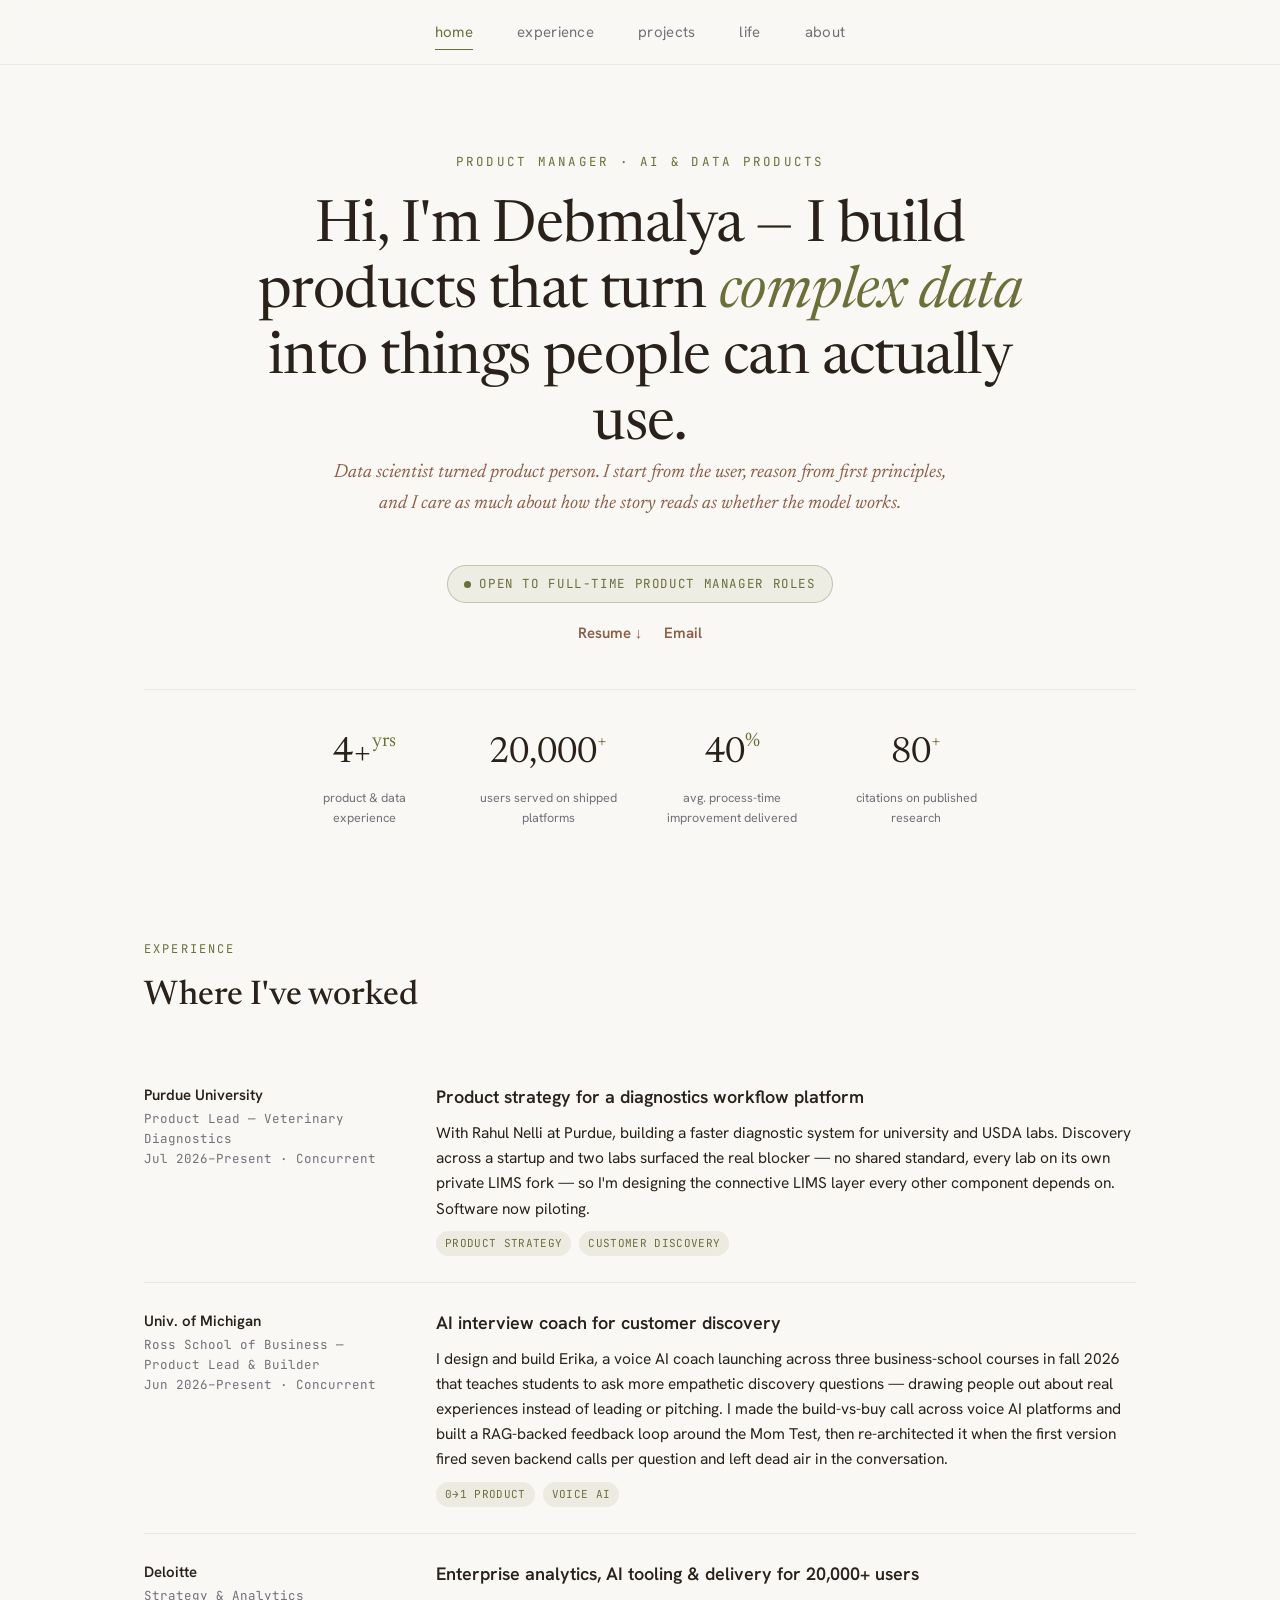
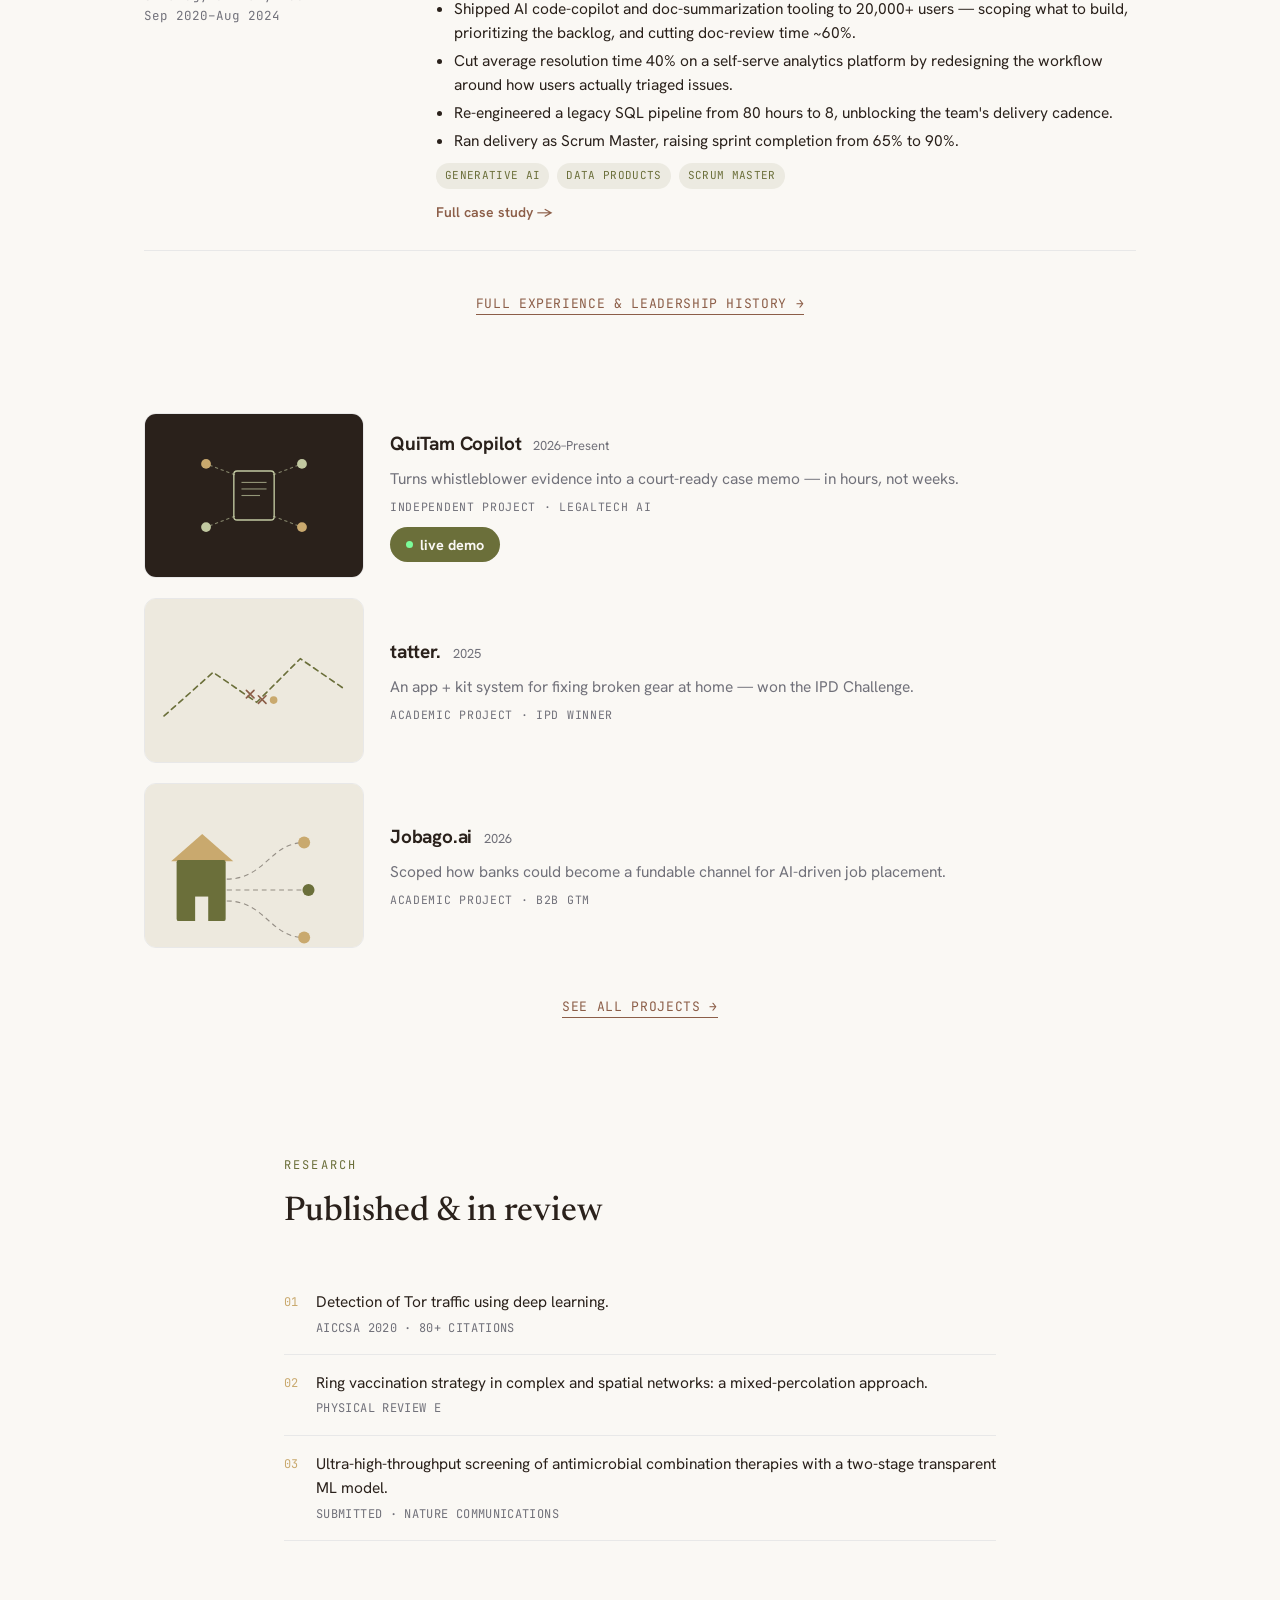
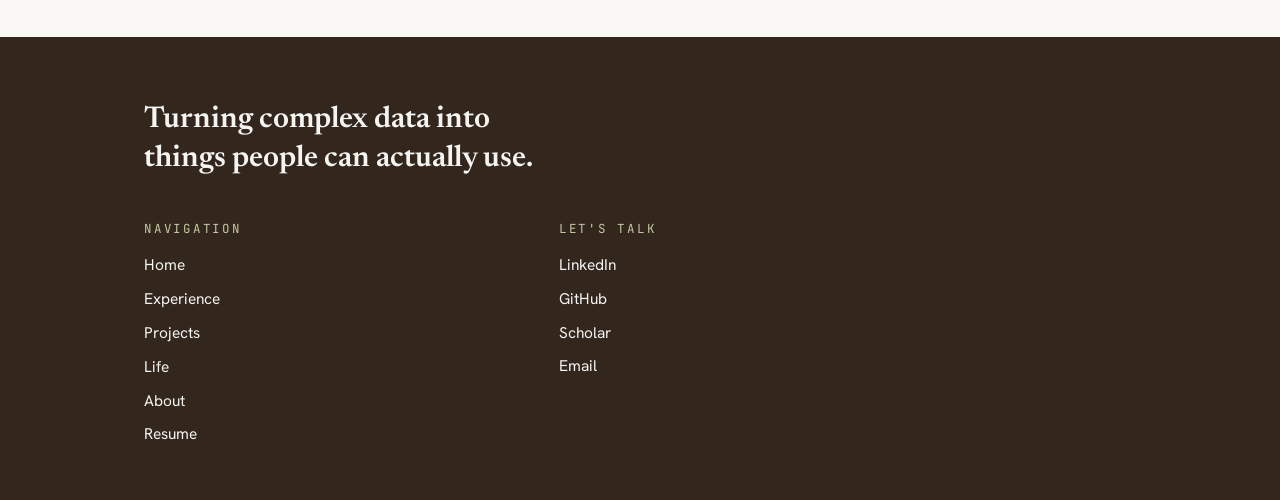
==== commit e258b7d2: "Update Purdue homepage entry: Product Lead title, more specific description Co-Authored-By: Claude S" ====
--- a/index.html
+++ b/index.html
@@ -50,10 +50,10 @@
       <div class="work-list">
 
         <div class="work-item reveal">
-          <div class="meta"><b>Purdue University</b>Product Consultant — Veterinary Diagnostics<br>Jul 2026–Present · Concurrent</div>
+          <div class="meta"><b>Purdue University</b>Product Lead — Veterinary Diagnostics<br>Jul 2026–Present · Concurrent</div>
           <div>
             <h3>Product strategy for a diagnostics workflow platform</h3>
-            <p>Partner with a veterinary diagnostics expert to define product strategy and a phased roadmap for an intelligent workflow platform connecting LIMS, instruments, robotics, and computer vision.</p>
+            <p>With Rahul Nelli at Purdue, building a faster diagnostic system for university and USDA labs. Discovery across a startup and two labs surfaced the real blocker — no shared standard, every lab on its own private LIMS fork — so I'm designing the connective LIMS layer every other component depends on. Software now piloting.</p>
             <div class="tags"><span>Product strategy</span><span>Customer discovery</span></div>
           </div>
         </div>
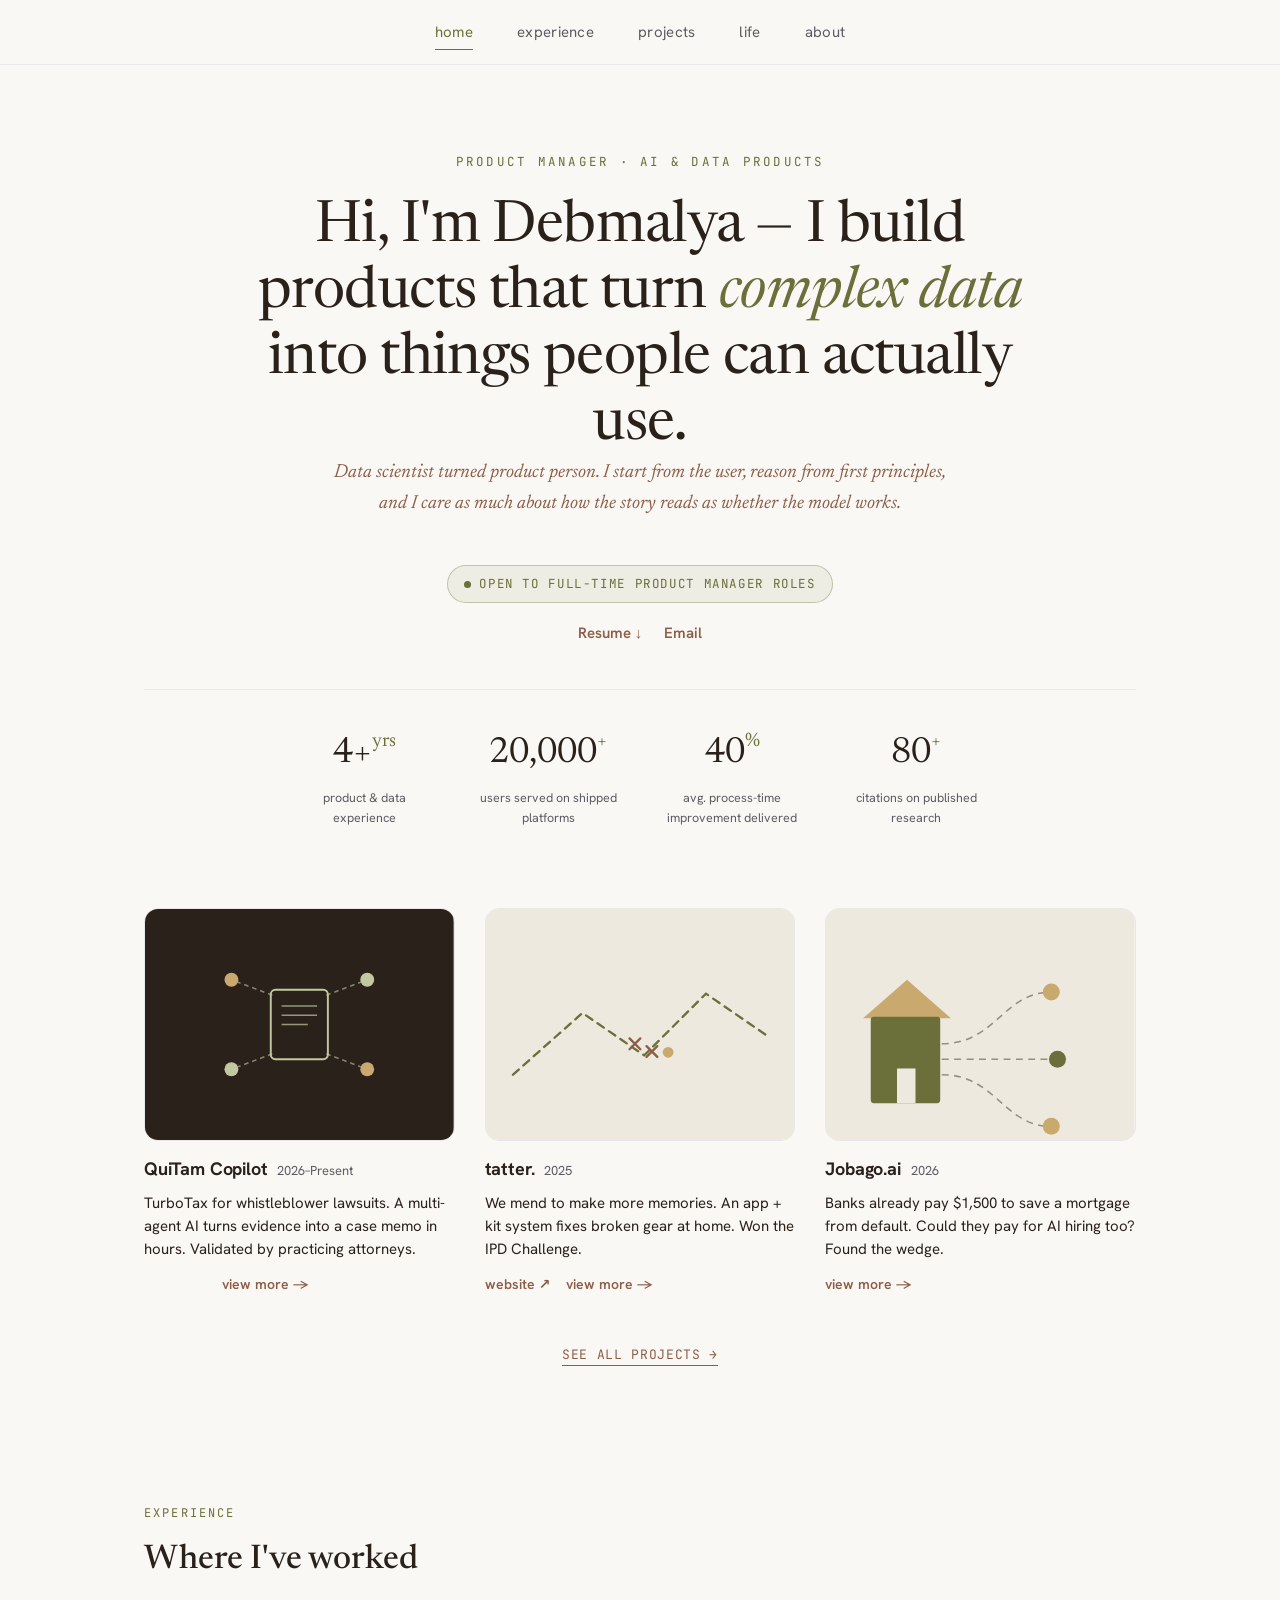
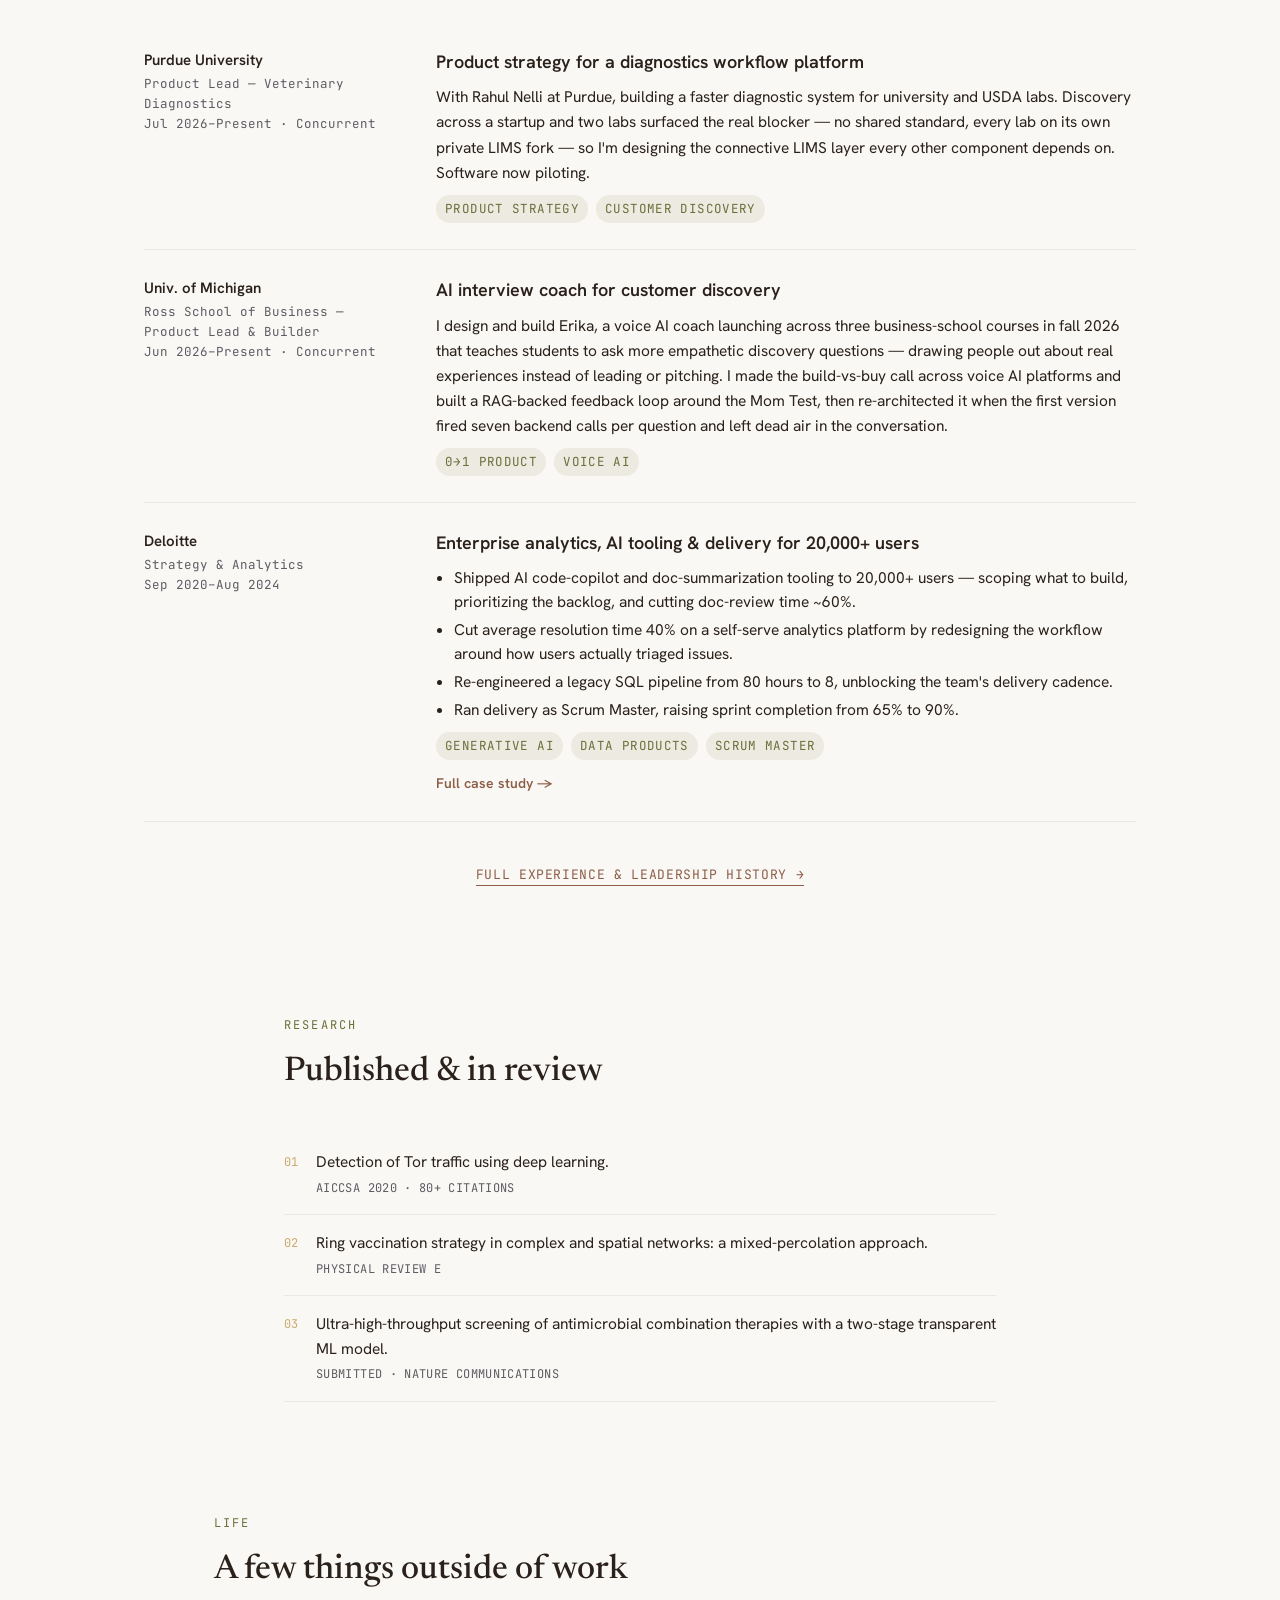
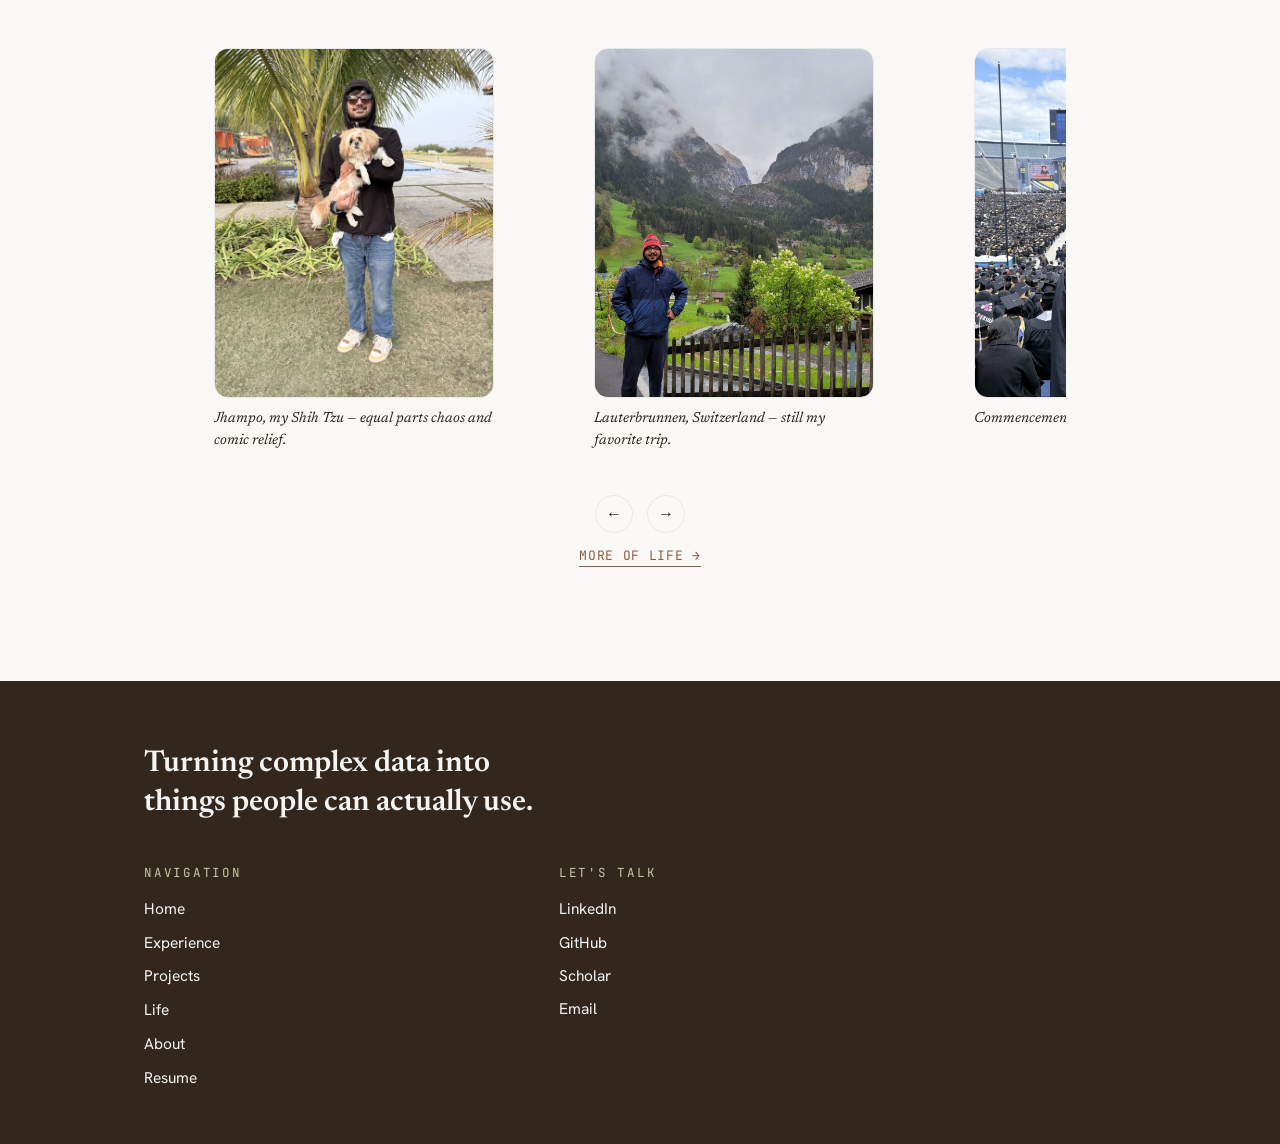
==== commit 38f76b21: "Redesign homepage: projects-first 3-tile grid, life slideshow, readability fixes - Reorder to Hero -" ====
--- a/index.html
+++ b/index.html
@@ -9,7 +9,7 @@
 <link rel="preconnect" href="https://fonts.googleapis.com" />
 <link rel="preconnect" href="https://fonts.gstatic.com" crossorigin />
 <link href="https://fonts.googleapis.com/css2?family=Hanken+Grotesk:wght@400;500;600;700&family=Newsreader:ital,opsz,wght@0,6..72,400;0,6..72,500;0,6..72,700;1,6..72,400&family=JetBrains+Mono:wght@400;500&display=swap" rel="stylesheet" />
-<link rel="stylesheet" href="v2-style.css?v=2" />
+<link rel="stylesheet" href="v2-style.css?v=3" />
 </head>
 <body>
 
@@ -44,59 +44,12 @@
     </div>
   </div>
 
-  <section id="experience">
-    <div class="wrap">
-      <div class="sec-head reveal"><p class="eyebrow">Experience</p><h2>Where I've worked</h2></div>
-      <div class="work-list">
-
-        <div class="work-item reveal">
-          <div class="meta"><b>Purdue University</b>Product Lead — Veterinary Diagnostics<br>Jul 2026–Present · Concurrent</div>
-          <div>
-            <h3>Product strategy for a diagnostics workflow platform</h3>
-            <p>With Rahul Nelli at Purdue, building a faster diagnostic system for university and USDA labs. Discovery across a startup and two labs surfaced the real blocker — no shared standard, every lab on its own private LIMS fork — so I'm designing the connective LIMS layer every other component depends on. Software now piloting.</p>
-            <div class="tags"><span>Product strategy</span><span>Customer discovery</span></div>
-          </div>
-        </div>
-
-        <div class="work-item reveal">
-          <div class="meta"><b>Univ. of Michigan</b>Ross School of Business — Product Lead &amp; Builder<br>Jun 2026–Present · Concurrent</div>
-          <div>
-            <h3>AI interview coach for customer discovery</h3>
-            <p>I design and build Erika, a voice AI coach launching across three business-school courses in fall 2026 that teaches students to ask more empathetic discovery questions — drawing people out about real experiences instead of leading or pitching. I made the build-vs-buy call across voice AI platforms and built a RAG-backed feedback loop around the Mom Test, then re-architected it when the first version fired seven backend calls per question and left dead air in the conversation.</p>
-            <div class="tags"><span>0→1 product</span><span>Voice AI</span></div>
-          </div>
-        </div>
-
-        <div class="work-item reveal">
-          <div class="meta"><b>Deloitte</b>Strategy &amp; Analytics<br>Sep 2020–Aug 2024</div>
-          <div>
-            <h3>Enterprise analytics, AI tooling &amp; delivery for 20,000+ users</h3>
-            <ul>
-              <li>Shipped AI code-copilot and doc-summarization tooling to 20,000+ users — scoping what to build, prioritizing the backlog, and cutting doc-review time ~60%.</li>
-              <li>Cut average resolution time 40% on a self-serve analytics platform by redesigning the workflow around how users actually triaged issues.</li>
-              <li>Re-engineered a legacy SQL pipeline from 80 hours to 8, unblocking the team's delivery cadence.</li>
-              <li>Ran delivery as Scrum Master, raising sprint completion from 65% to 90%.</li>
-            </ul>
-            <div class="tags"><span>Generative AI</span><span>Data products</span><span>Scrum Master</span></div>
-            <p style="margin-top:10px;"><a href="v2-deloitte.html" style="font-size:14px;font-weight:600;color:var(--brown);text-decoration:none;text-underline-offset:4px;">Full case study →</a></p>
-          </div>
-        </div>
-
-      </div>
-      <p style="text-align:center;margin-top:38px;">
-        <a href="v2-experience.html" style="font-family:'JetBrains Mono',monospace;font-size:13px;letter-spacing:.05em;text-transform:uppercase;color:var(--brown);text-decoration:none;border-bottom:1px solid var(--brown);padding-bottom:2px;">
-          Full experience &amp; leadership history →
-        </a>
-      </p>
-    </div>
-  </section>
-
   <section id="work" class="projects">
     <div class="wrap">
-      <div class="proj-rows">
-
-        <div class="proj-row reveal">
-          <a class="proj-cover" href="v2-quitam.html">
+      <div class="tile-grid">
+
+        <div class="reveal">
+          <a class="tile-cover" href="v2-quitam.html">
             <svg viewBox="0 0 400 300" preserveAspectRatio="xMidYMid slice" xmlns="http://www.w3.org/2000/svg" aria-hidden="true">
               <rect width="400" height="300" fill="#2A211B"/>
               <g stroke="#C2C9A1" stroke-width="2" opacity="0.6" stroke-dasharray="6 5">
@@ -115,16 +68,18 @@
               <line x1="177" y1="150" x2="211" y2="150" stroke="#C2C9A1" stroke-width="2" opacity="0.7"/>
             </svg>
           </a>
-          <div class="proj-body">
+          <div class="tile-body">
             <div class="head"><h3>QuiTam Copilot</h3><span class="yr">2026–Present</span></div>
-            <p>Turns whistleblower evidence into a court-ready case memo — in hours, not weeks.</p>
-            <p class="teaser-cat">Independent Project · LegalTech AI</p>
-            <div class="proj-links"><a class="demo-badge" href="https://jac-2026-juqg.vercel.app/" target="_blank" rel="noopener"><span class="live-dot"></span>live demo</a></div>
-          </div>
-        </div>
-
-        <a class="proj-row reveal" href="v2-tatter.html">
-          <div class="proj-cover">
+            <p class="hook">TurboTax for whistleblower lawsuits. A multi-agent AI turns evidence into a case memo in hours. Validated by practicing attorneys.</p>
+            <div class="tile-links">
+              <a class="demo-badge" href="https://jac-2026-juqg.vercel.app/" target="_blank" rel="noopener"><span class="live-dot"></span>live demo</a>
+              <a href="v2-quitam.html">view more →</a>
+            </div>
+          </div>
+        </div>
+
+        <div class="reveal">
+          <a class="tile-cover" href="v2-tatter.html">
             <svg viewBox="0 0 400 300" preserveAspectRatio="xMidYMid slice" xmlns="http://www.w3.org/2000/svg" aria-hidden="true">
               <rect width="400" height="300" fill="#EDE9DE"/>
               <path d="M35 215 L125 135 L205 190 L285 110 L365 165" fill="none" stroke="#6B6F3A" stroke-width="3" stroke-dasharray="10 8" stroke-linecap="round"/>
@@ -134,16 +89,19 @@
               </g>
               <circle cx="236" cy="186" r="7" fill="#C9A96E"/>
             </svg>
-          </div>
-          <div class="proj-body">
+          </a>
+          <div class="tile-body">
             <div class="head"><h3>tatter.</h3><span class="yr">2025</span></div>
-            <p>An app + kit system for fixing broken gear at home — won the IPD Challenge.</p>
-            <p class="teaser-cat">Academic Project · IPD Winner</p>
-          </div>
-        </a>
-
-        <a class="proj-row reveal" href="v2-jobago.html">
-          <div class="proj-cover">
+            <p class="hook">We mend to make more memories. An app + kit system fixes broken gear at home. Won the IPD Challenge.</p>
+            <div class="tile-links">
+              <a href="https://tatter.base44.app/Home" target="_blank" rel="noopener">website ↗</a>
+              <a href="v2-tatter.html">view more →</a>
+            </div>
+          </div>
+        </div>
+
+        <div class="reveal">
+          <a class="tile-cover" href="v2-jobago.html">
             <svg viewBox="0 0 400 300" preserveAspectRatio="xMidYMid slice" xmlns="http://www.w3.org/2000/svg" aria-hidden="true">
               <rect width="400" height="300" fill="#EDE9DE"/>
               <polygon points="105,92 48,142 162,142" fill="#C9A96E"/>
@@ -158,18 +116,67 @@
               <circle cx="300" cy="195" r="11" fill="#6B6F3A"/>
               <circle cx="292" cy="282" r="11" fill="#C9A96E"/>
             </svg>
-          </div>
-          <div class="proj-body">
+          </a>
+          <div class="tile-body">
             <div class="head"><h3>Jobago.ai</h3><span class="yr">2026</span></div>
-            <p>Scoped how banks could become a fundable channel for AI-driven job placement.</p>
-            <p class="teaser-cat">Academic Project · B2B GTM</p>
-          </div>
-        </a>
+            <p class="hook">Banks already pay $1,500 to save a mortgage from default. Could they pay for AI hiring too? Found the wedge.</p>
+            <div class="tile-links">
+              <a href="v2-jobago.html">view more →</a>
+            </div>
+          </div>
+        </div>
 
       </div>
       <p style="text-align:center;margin-top:44px;">
         <a href="v2-projects.html#projects-group" style="font-family:'JetBrains Mono',monospace;font-size:13px;letter-spacing:.05em;text-transform:uppercase;color:var(--brown);text-decoration:none;border-bottom:1px solid var(--brown);padding-bottom:2px;">
           See all projects →
+        </a>
+      </p>
+    </div>
+  </section>
+
+  <section id="experience">
+    <div class="wrap">
+      <div class="sec-head reveal"><p class="eyebrow">Experience</p><h2>Where I've worked</h2></div>
+      <div class="work-list">
+
+        <div class="work-item reveal">
+          <div class="meta"><b>Purdue University</b>Product Lead — Veterinary Diagnostics<br>Jul 2026–Present · Concurrent</div>
+          <div>
+            <h3>Product strategy for a diagnostics workflow platform</h3>
+            <p>With Rahul Nelli at Purdue, building a faster diagnostic system for university and USDA labs. Discovery across a startup and two labs surfaced the real blocker — no shared standard, every lab on its own private LIMS fork — so I'm designing the connective LIMS layer every other component depends on. Software now piloting.</p>
+            <div class="tags"><span>Product strategy</span><span>Customer discovery</span></div>
+          </div>
+        </div>
+
+        <div class="work-item reveal">
+          <div class="meta"><b>Univ. of Michigan</b>Ross School of Business — Product Lead &amp; Builder<br>Jun 2026–Present · Concurrent</div>
+          <div>
+            <h3>AI interview coach for customer discovery</h3>
+            <p>I design and build Erika, a voice AI coach launching across three business-school courses in fall 2026 that teaches students to ask more empathetic discovery questions — drawing people out about real experiences instead of leading or pitching. I made the build-vs-buy call across voice AI platforms and built a RAG-backed feedback loop around the Mom Test, then re-architected it when the first version fired seven backend calls per question and left dead air in the conversation.</p>
+            <div class="tags"><span>0→1 product</span><span>Voice AI</span></div>
+          </div>
+        </div>
+
+        <div class="work-item reveal">
+          <div class="meta"><b>Deloitte</b>Strategy &amp; Analytics<br>Sep 2020–Aug 2024</div>
+          <div>
+            <h3>Enterprise analytics, AI tooling &amp; delivery for 20,000+ users</h3>
+            <ul>
+              <li>Shipped AI code-copilot and doc-summarization tooling to 20,000+ users — scoping what to build, prioritizing the backlog, and cutting doc-review time ~60%.</li>
+              <li>Cut average resolution time 40% on a self-serve analytics platform by redesigning the workflow around how users actually triaged issues.</li>
+              <li>Re-engineered a legacy SQL pipeline from 80 hours to 8, unblocking the team's delivery cadence.</li>
+              <li>Ran delivery as Scrum Master, raising sprint completion from 65% to 90%.</li>
+            </ul>
+            <div class="tags"><span>Generative AI</span><span>Data products</span><span>Scrum Master</span></div>
+            <p style="margin-top:10px;"><a href="v2-deloitte.html" style="font-size:14px;font-weight:600;color:var(--brown);text-decoration:none;text-underline-offset:4px;">Full case study →</a></p>
+          </div>
+        </div>
+
+      </div>
+      <p style="text-align:center;margin-top:38px;">
+        <a href="v2-experience.html" style="font-family:'JetBrains Mono',monospace;font-size:13px;letter-spacing:.05em;text-transform:uppercase;color:var(--brown);text-decoration:none;border-bottom:1px solid var(--brown);padding-bottom:2px;">
+          Full experience &amp; leadership history →
         </a>
       </p>
     </div>
@@ -183,6 +190,45 @@
         <div class="pub"><span class="ix mono">02</span><p>Ring vaccination strategy in complex and spatial networks: a mixed-percolation approach.<span class="venue">Physical Review E</span></p></div>
         <div class="pub"><span class="ix mono">03</span><p>Ultra-high-throughput screening of antimicrobial combination therapies with a two-stage transparent ML model.<span class="venue">Submitted · Nature Communications</span></p></div>
       </div>
+    </div>
+  </section>
+
+  <section id="life">
+    <div class="wrap-mid">
+      <div class="sec-head reveal"><p class="eyebrow">Life</p><h2>A few things outside of work</h2></div>
+      <div class="life-strip reveal">
+        <div class="life-strip-track" id="lifeStripTrack">
+          <figure class="life-strip-card">
+            <div class="life-strip-media"><img src="images/life/jhampo.jpg" alt="Debmalya holding his Shih Tzu, Jhampo" /></div>
+            <figcaption>Jhampo, my Shih Tzu — equal parts chaos and comic relief.</figcaption>
+          </figure>
+          <figure class="life-strip-card">
+            <div class="life-strip-media"><img src="images/life/switzerland.jpg" alt="Debmalya in Lauterbrunnen, Switzerland" /></div>
+            <figcaption>Lauterbrunnen, Switzerland — still my favorite trip.</figcaption>
+          </figure>
+          <figure class="life-strip-card">
+            <div class="life-strip-media"><img src="images/life/graduation.jpg" alt="Debmalya at University of Michigan commencement in Michigan Stadium" /></div>
+            <figcaption>Commencement at Michigan Stadium.</figcaption>
+          </figure>
+          <figure class="life-strip-card">
+            <div class="life-strip-media"><img src="images/life/manipal.jpg" alt="Sunrise over Manipal campus" /></div>
+            <figcaption>Sunrise over Manipal, my undergrad alma mater.</figcaption>
+          </figure>
+          <figure class="life-strip-card">
+            <div class="life-strip-media"><img src="images/life/sistine.jpg" alt="The Sistine Chapel ceiling in Vatican City" /></div>
+            <figcaption>The Sistine Chapel — I could stare at this for hours.</figcaption>
+          </figure>
+        </div>
+        <div class="life-strip-nav">
+          <button type="button" id="lifePrev" aria-label="Previous photo">←</button>
+          <button type="button" id="lifeNext" aria-label="Next photo">→</button>
+        </div>
+      </div>
+      <p style="text-align:center;margin-top:8px;">
+        <a href="v2-life.html" style="font-family:'JetBrains Mono',monospace;font-size:13px;letter-spacing:.05em;text-transform:uppercase;color:var(--brown);text-decoration:none;border-bottom:1px solid var(--brown);padding-bottom:2px;">
+          More of life →
+        </a>
+      </p>
     </div>
   </section>
 
@@ -212,6 +258,6 @@
   </div>
 </footer>
 
-<script src="v2-common.js?v=2"></script>
+<script src="v2-common.js?v=3"></script>
 </body>
 </html>
--- a/v2-style.css
+++ b/v2-style.css
@@ -1,7 +1,7 @@
 :root{
   --paper:#FAF8F4;
   --ink:#2A211B;
-  --muted:#71717A;
+  --muted:#5C5C64;
   --accent:#6B6F3A;
   --brown:#8C5E48;
   --gold:#C9A96E;
@@ -133,9 +133,58 @@
 a.proj-row{text-decoration:none;color:inherit;}
 a.proj-row:hover .proj-cover svg,a.proj-row:hover .proj-cover img{transform:scale(1.05);}
 .proj-body .teaser-cat{
-  margin:6px 0 0;font-family:"JetBrains Mono",monospace;font-size:11.5px;
+  margin:6px 0 0;font-family:"JetBrains Mono",monospace;font-size:12.5px;
   letter-spacing:.06em;text-transform:uppercase;color:var(--muted);
 }
+
+/* ---------- project tiles (home featured, 3-up) ---------- */
+.tile-grid{display:grid;grid-template-columns:repeat(3,1fr);gap:30px;}
+@media(max-width:860px){.tile-grid{grid-template-columns:1fr;gap:38px;}}
+a.tile-cover{
+  display:block;aspect-ratio:4/3;overflow:hidden;border-radius:14px;
+  border:1px solid var(--hairline);
+}
+.tile-cover svg{width:100%;height:100%;display:block;object-fit:cover;transition:transform .3s ease;}
+a.tile-cover:hover svg{transform:scale(1.05);}
+.tile-body{margin-top:14px;}
+.tile-body .head{display:flex;align-items:baseline;gap:10px;flex-wrap:wrap;}
+.tile-body h3{font-family:"Hanken Grotesk",sans-serif;font-size:18px;font-weight:700;letter-spacing:-.01em;margin:0;}
+.tile-body .yr{font-size:13px;color:var(--muted);}
+.tile-body .hook{margin:8px 0 0;color:var(--ink);font-size:15px;line-height:1.55;}
+.tile-links{margin-top:12px;display:flex;flex-wrap:wrap;gap:16px;align-items:center;}
+.tile-links a{
+  font-size:14px;font-weight:600;color:var(--brown);text-decoration:none;
+  text-underline-offset:4px;transition:color .2s ease;
+}
+.tile-links a:hover{color:var(--accent);text-decoration:underline;}
+.tile-links a.demo-badge{color:var(--paper);}
+.tile-links a.demo-badge:hover{color:var(--paper);}
+
+/* ---------- life slideshow (home) ---------- */
+.life-strip{position:relative;}
+.life-strip-track{
+  display:flex;gap:20px;overflow-x:auto;scroll-snap-type:x mandatory;
+  padding-bottom:6px;scrollbar-width:none;
+}
+.life-strip-track::-webkit-scrollbar{display:none;}
+.life-strip-card{
+  flex:0 0 auto;width:280px;scroll-snap-align:start;
+}
+.life-strip-media{
+  aspect-ratio:4/5;overflow:hidden;border-radius:14px;border:1px solid var(--hairline);
+}
+.life-strip-media img{width:100%;height:100%;object-fit:cover;display:block;}
+.life-strip-card figcaption{
+  margin-top:10px;font-family:"Newsreader",Georgia,serif;font-style:italic;
+  font-size:14.5px;line-height:1.5;color:var(--ink);
+}
+.life-strip-nav{display:flex;justify-content:center;gap:14px;margin-top:20px;}
+.life-strip-nav button{
+  width:38px;height:38px;border-radius:50%;border:1px solid var(--hairline);
+  background:var(--paper);color:var(--ink);font-size:16px;cursor:pointer;
+  display:flex;align-items:center;justify-content:center;transition:background .2s ease,color .2s ease;
+}
+.life-strip-nav button:hover{background:var(--ink);color:var(--paper);}
 
 /* ---------- experience / work list (home) ---------- */
 .work-list{display:flex;flex-direction:column;}
@@ -153,7 +202,7 @@
 .work-item li:last-child{margin-bottom:0;}
 .work-item .tags{margin-top:10px;display:flex;gap:8px;flex-wrap:wrap;}
 .work-item .tags span{
-  font-family:"JetBrains Mono",monospace;font-size:11px;letter-spacing:.03em;
+  font-family:"JetBrains Mono",monospace;font-size:12.5px;letter-spacing:.03em;
   text-transform:uppercase;color:var(--accent);background:color-mix(in srgb,var(--accent) 10%,transparent);
   padding:4px 9px;border-radius:999px;
 }
@@ -257,7 +306,7 @@
 .proj-links a:hover{color:var(--accent);text-decoration:underline;}
 .proj-tags{margin-top:10px;display:flex;gap:8px;flex-wrap:wrap;}
 .proj-tags span{
-  font-family:"JetBrains Mono",monospace;font-size:11px;letter-spacing:.03em;
+  font-family:"JetBrains Mono",monospace;font-size:12.5px;letter-spacing:.03em;
   text-transform:uppercase;color:var(--accent);background:color-mix(in srgb,var(--accent) 10%,transparent);
   padding:4px 9px;border-radius:999px;
 }
@@ -319,7 +368,7 @@
   border-top:1px solid var(--hairline);border-bottom:1px solid var(--hairline);
   padding:24px 0;margin:22px 0;
 }
-.cs-meta dt{font-family:"JetBrains Mono",monospace;font-size:11px;letter-spacing:.1em;text-transform:uppercase;color:var(--accent);}
+.cs-meta dt{font-family:"JetBrains Mono",monospace;font-size:12.5px;letter-spacing:.1em;text-transform:uppercase;color:var(--accent);}
 .cs-meta dd{margin:4px 0 0;font-size:14.5px;color:var(--brown);}
 
 .cs-links-row{display:flex;flex-direction:column;gap:6px;margin-bottom:8px;}
@@ -347,7 +396,7 @@
 .cs-cards{display:grid;grid-template-columns:1fr;gap:16px;}
 @media(min-width:600px){.cs-cards{grid-template-columns:1fr 1fr;}}
 .cs-card{border:1px solid var(--hairline);border-radius:14px;padding:20px 22px;background:color-mix(in srgb,var(--paper) 60%,transparent);}
-.cs-card .step{font-family:"JetBrains Mono",monospace;font-size:11px;letter-spacing:.08em;text-transform:uppercase;color:var(--gold);}
+.cs-card .step{font-family:"JetBrains Mono",monospace;font-size:12.5px;letter-spacing:.08em;text-transform:uppercase;color:var(--gold);}
 .cs-card h4{font-family:"Hanken Grotesk",sans-serif;font-size:16px;font-weight:700;margin:6px 0 6px;}
 .cs-card p{margin:0;font-size:14.5px;line-height:1.55;color:var(--muted);}
 
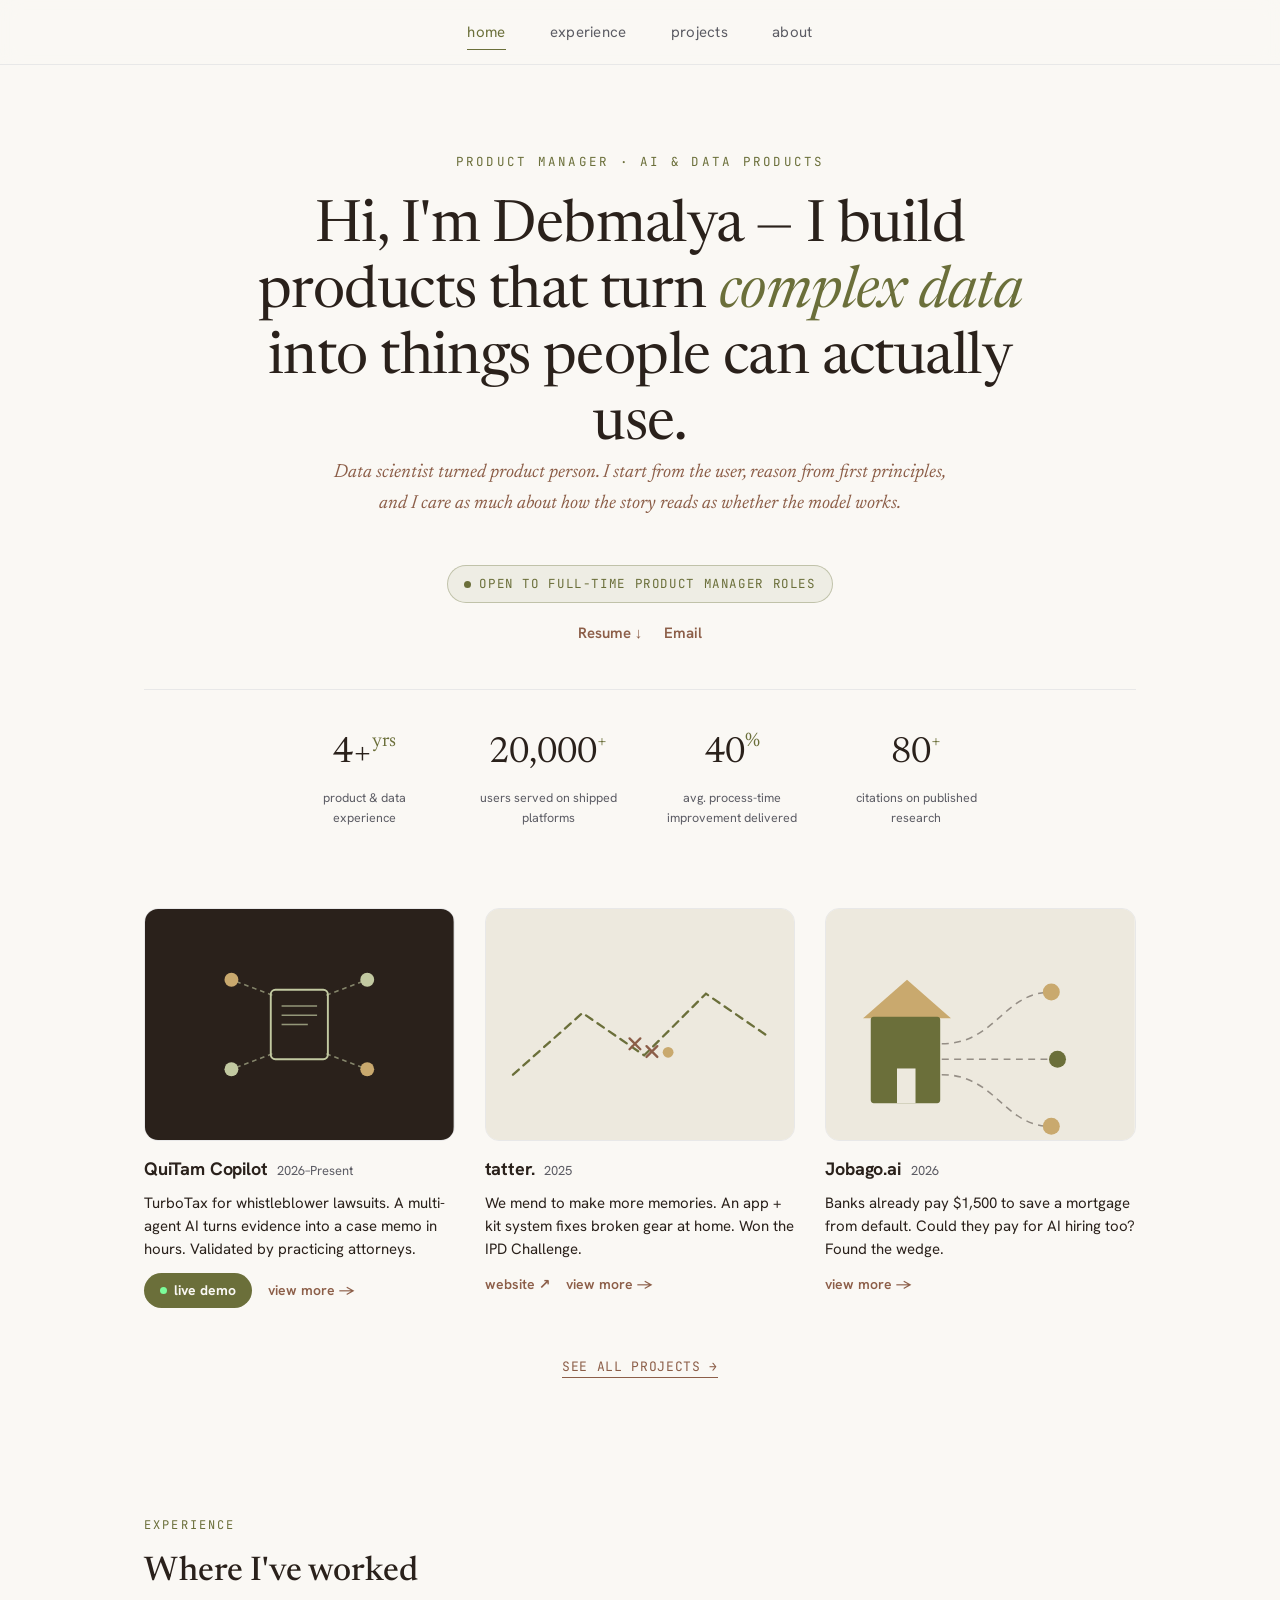
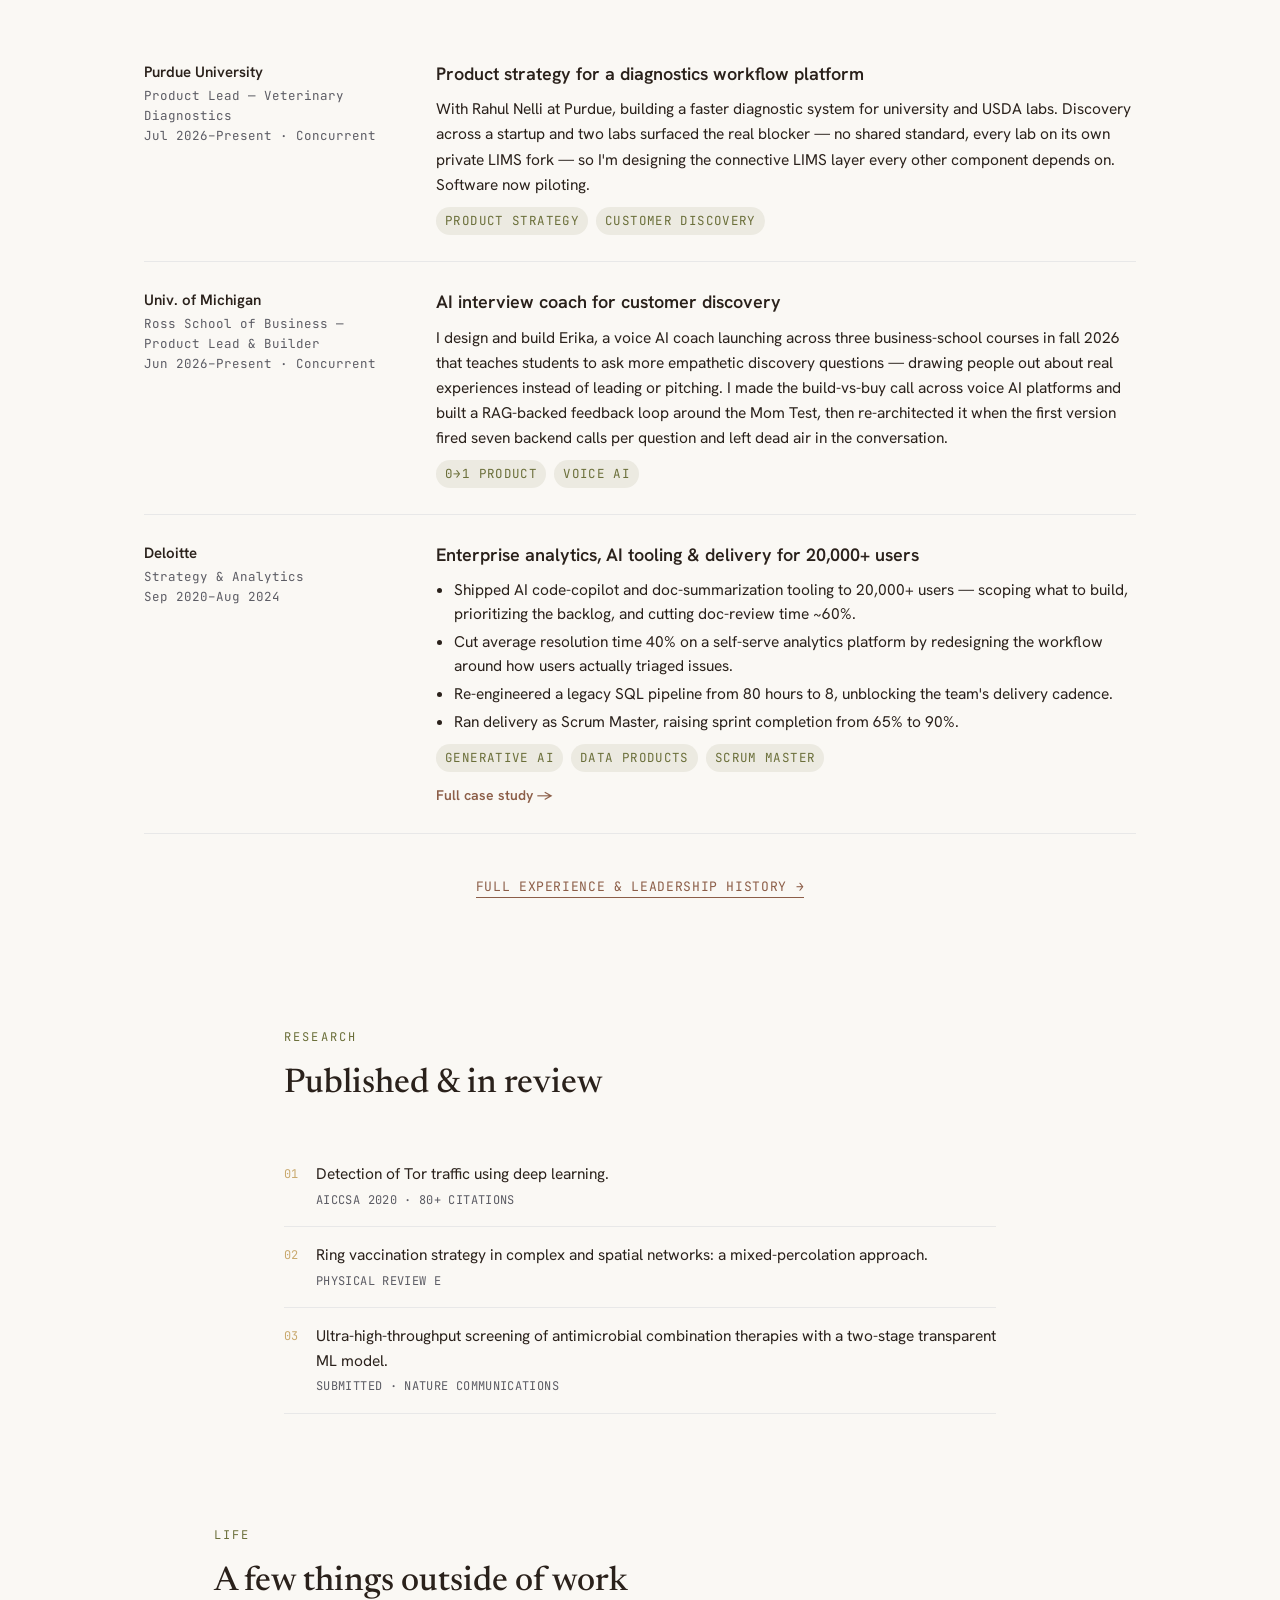
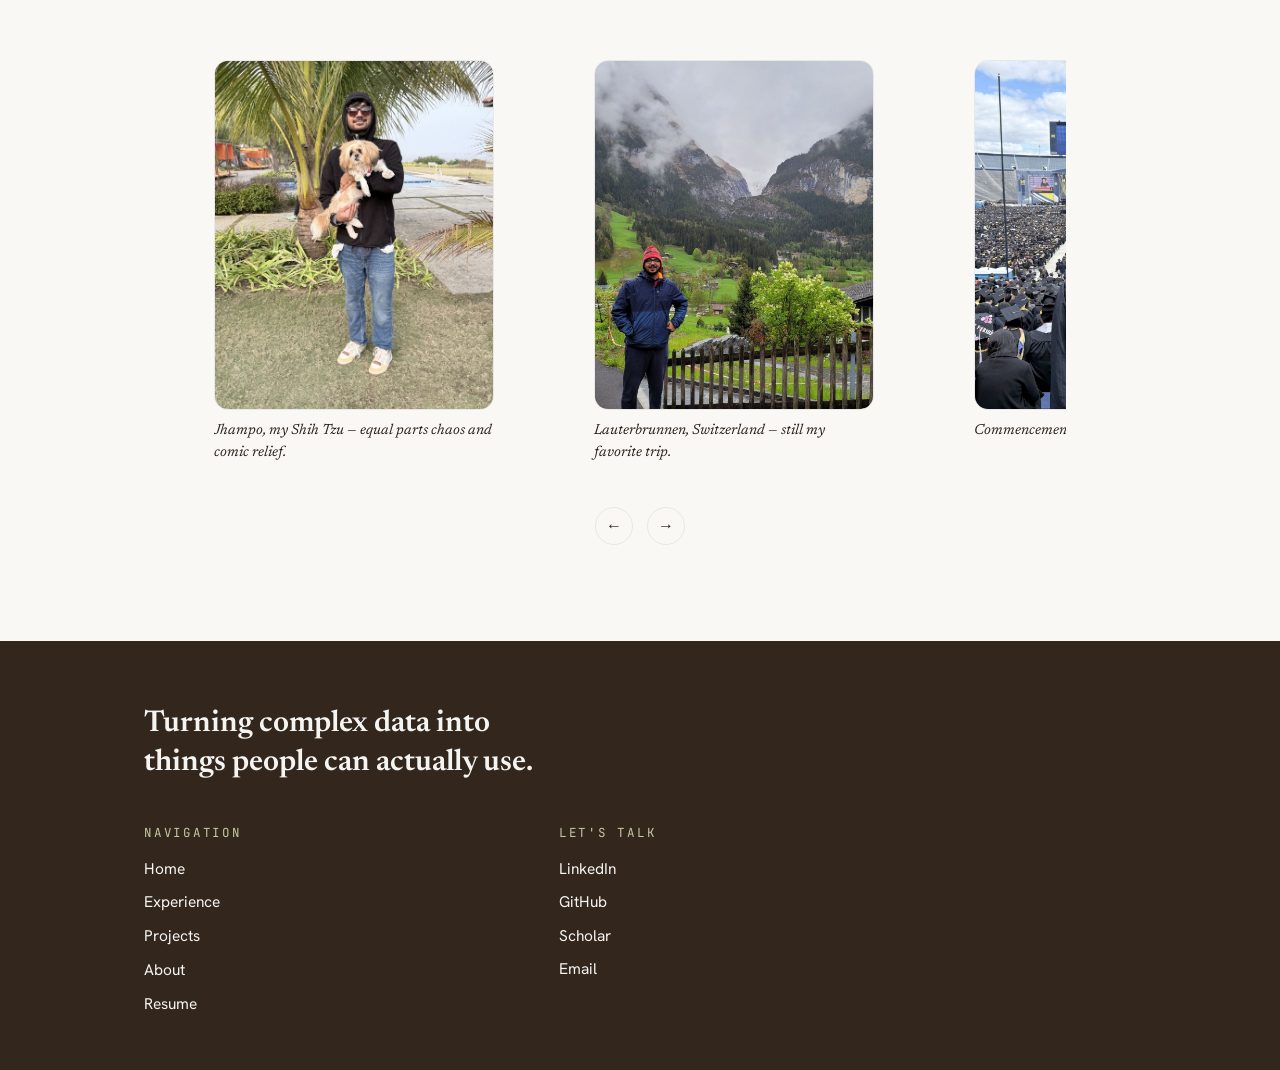
==== commit 73887c99: "Fix demo-badge pill styling in tile-links, remove standalone Life page The QuiTam live-demo badge wa" ====
--- a/index.html
+++ b/index.html
@@ -9,7 +9,7 @@
 <link rel="preconnect" href="https://fonts.googleapis.com" />
 <link rel="preconnect" href="https://fonts.gstatic.com" crossorigin />
 <link href="https://fonts.googleapis.com/css2?family=Hanken+Grotesk:wght@400;500;600;700&family=Newsreader:ital,opsz,wght@0,6..72,400;0,6..72,500;0,6..72,700;1,6..72,400&family=JetBrains+Mono:wght@400;500&display=swap" rel="stylesheet" />
-<link rel="stylesheet" href="v2-style.css?v=3" />
+<link rel="stylesheet" href="v2-style.css?v=4" />
 </head>
 <body>
 
@@ -18,7 +18,6 @@
     <a href="index.html">home</a>
     <a href="v2-experience.html">experience</a>
     <a href="v2-projects.html">projects</a>
-    <a href="v2-life.html">life</a>
     <a href="v2-about.html">about</a>
   </div>
 </header>
@@ -224,11 +223,6 @@
           <button type="button" id="lifeNext" aria-label="Next photo">→</button>
         </div>
       </div>
-      <p style="text-align:center;margin-top:8px;">
-        <a href="v2-life.html" style="font-family:'JetBrains Mono',monospace;font-size:13px;letter-spacing:.05em;text-transform:uppercase;color:var(--brown);text-decoration:none;border-bottom:1px solid var(--brown);padding-bottom:2px;">
-          More of life →
-        </a>
-      </p>
     </div>
   </section>
 
@@ -243,7 +237,6 @@
         <a href="index.html">Home</a>
         <a href="v2-experience.html">Experience</a>
         <a href="v2-projects.html">Projects</a>
-        <a href="v2-life.html">Life</a>
         <a href="v2-about.html">About</a>
         <a href="Debmalya-Sarkar-Resume.pdf" target="_blank" rel="noopener">Resume</a>
       </div>
--- a/v2-style.css
+++ b/v2-style.css
@@ -157,8 +157,6 @@
   text-underline-offset:4px;transition:color .2s ease;
 }
 .tile-links a:hover{color:var(--accent);text-decoration:underline;}
-.tile-links a.demo-badge{color:var(--paper);}
-.tile-links a.demo-badge:hover{color:var(--paper);}
 
 /* ---------- life slideshow (home) ---------- */
 .life-strip{position:relative;}
@@ -235,13 +233,13 @@
   100%{box-shadow:0 0 0 0 rgba(124,252,154,0);}
 }
 
-.proj-links a.demo-badge{
+a.demo-badge{
   display:inline-flex;align-items:center;gap:7px;
   color:var(--paper);background:var(--accent);
   padding:6px 16px;border-radius:999px;font-weight:700;
 }
-.proj-links a.demo-badge:hover{background:var(--ink);color:var(--paper);text-decoration:none;}
-.proj-links a.demo-badge .live-dot{width:7px;height:7px;border-radius:50%;background:#7CFC9A;flex:none;animation:demoPulse 1.8s infinite;}
+a.demo-badge:hover{background:var(--ink);color:var(--paper);text-decoration:none;}
+a.demo-badge .live-dot{width:7px;height:7px;border-radius:50%;background:#7CFC9A;flex:none;animation:demoPulse 1.8s infinite;}
 
 /* ---------- research ---------- */
 .pubs{display:flex;flex-direction:column;}
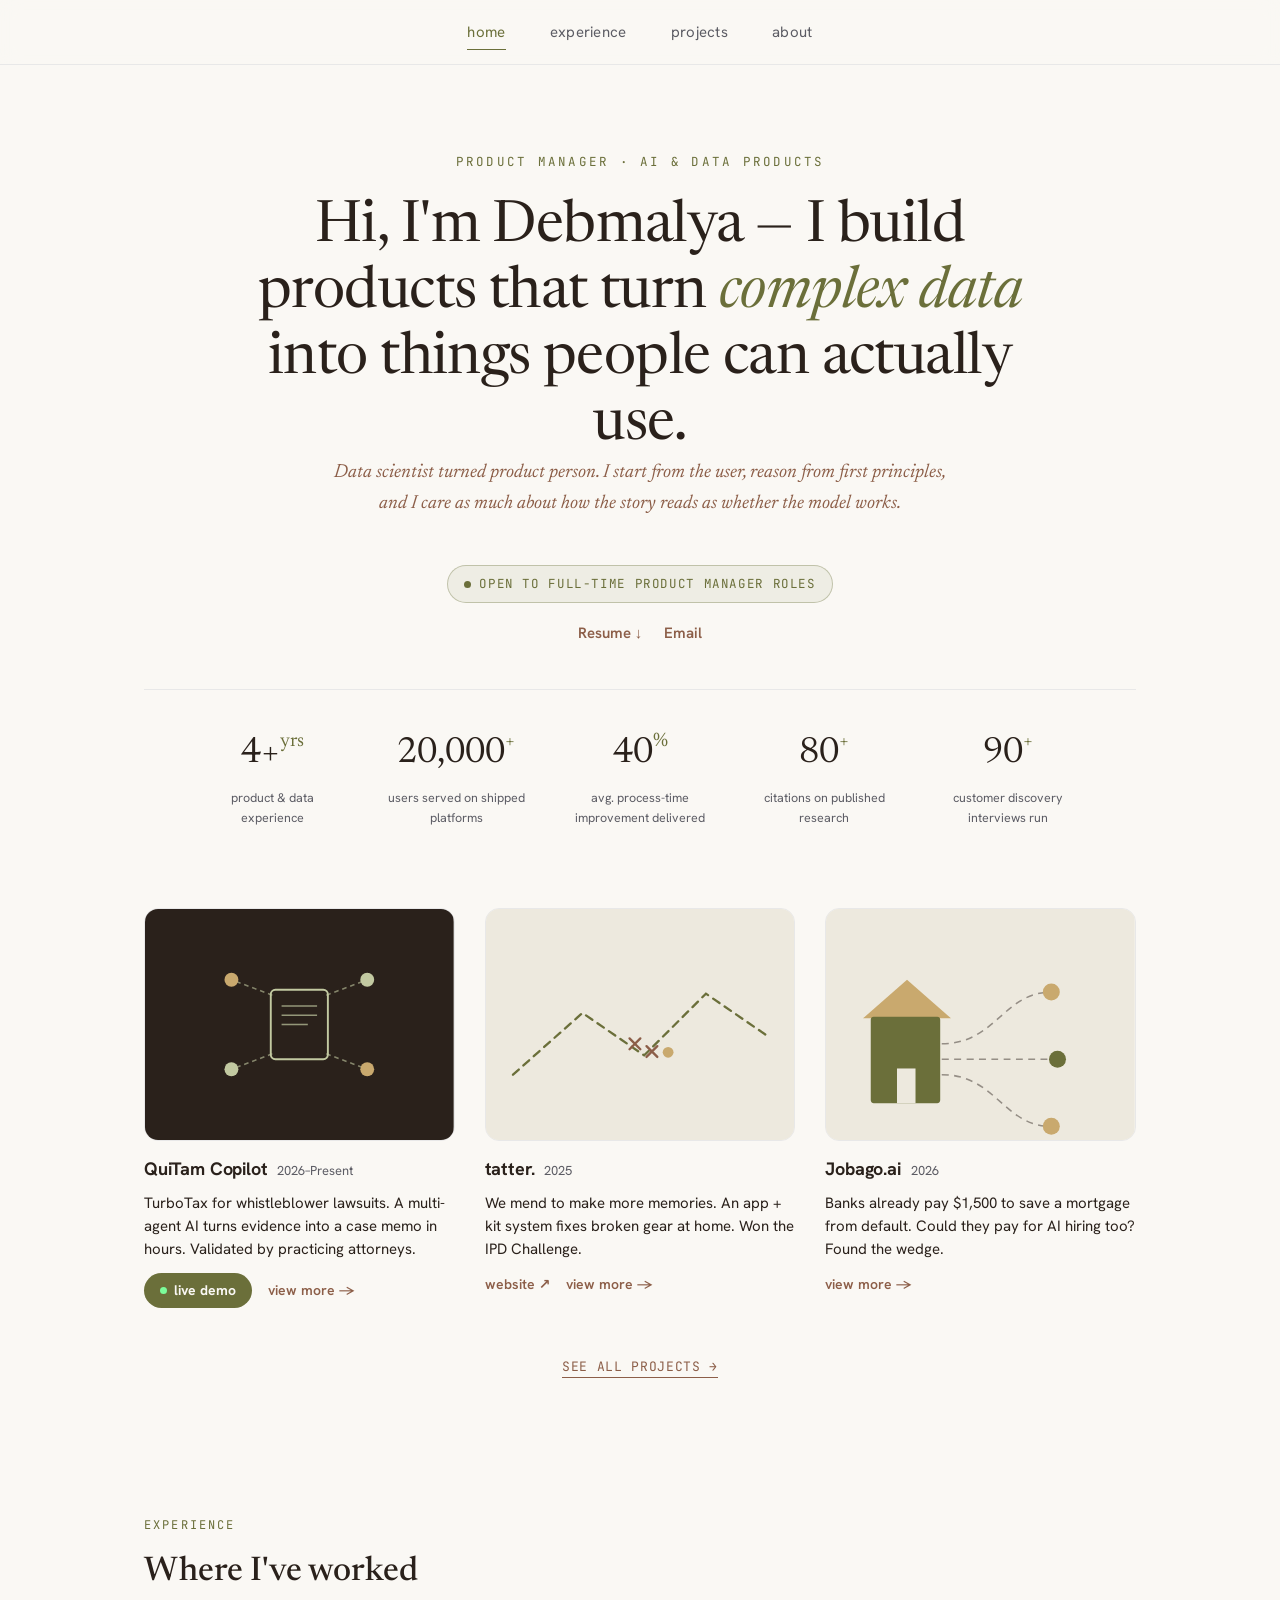
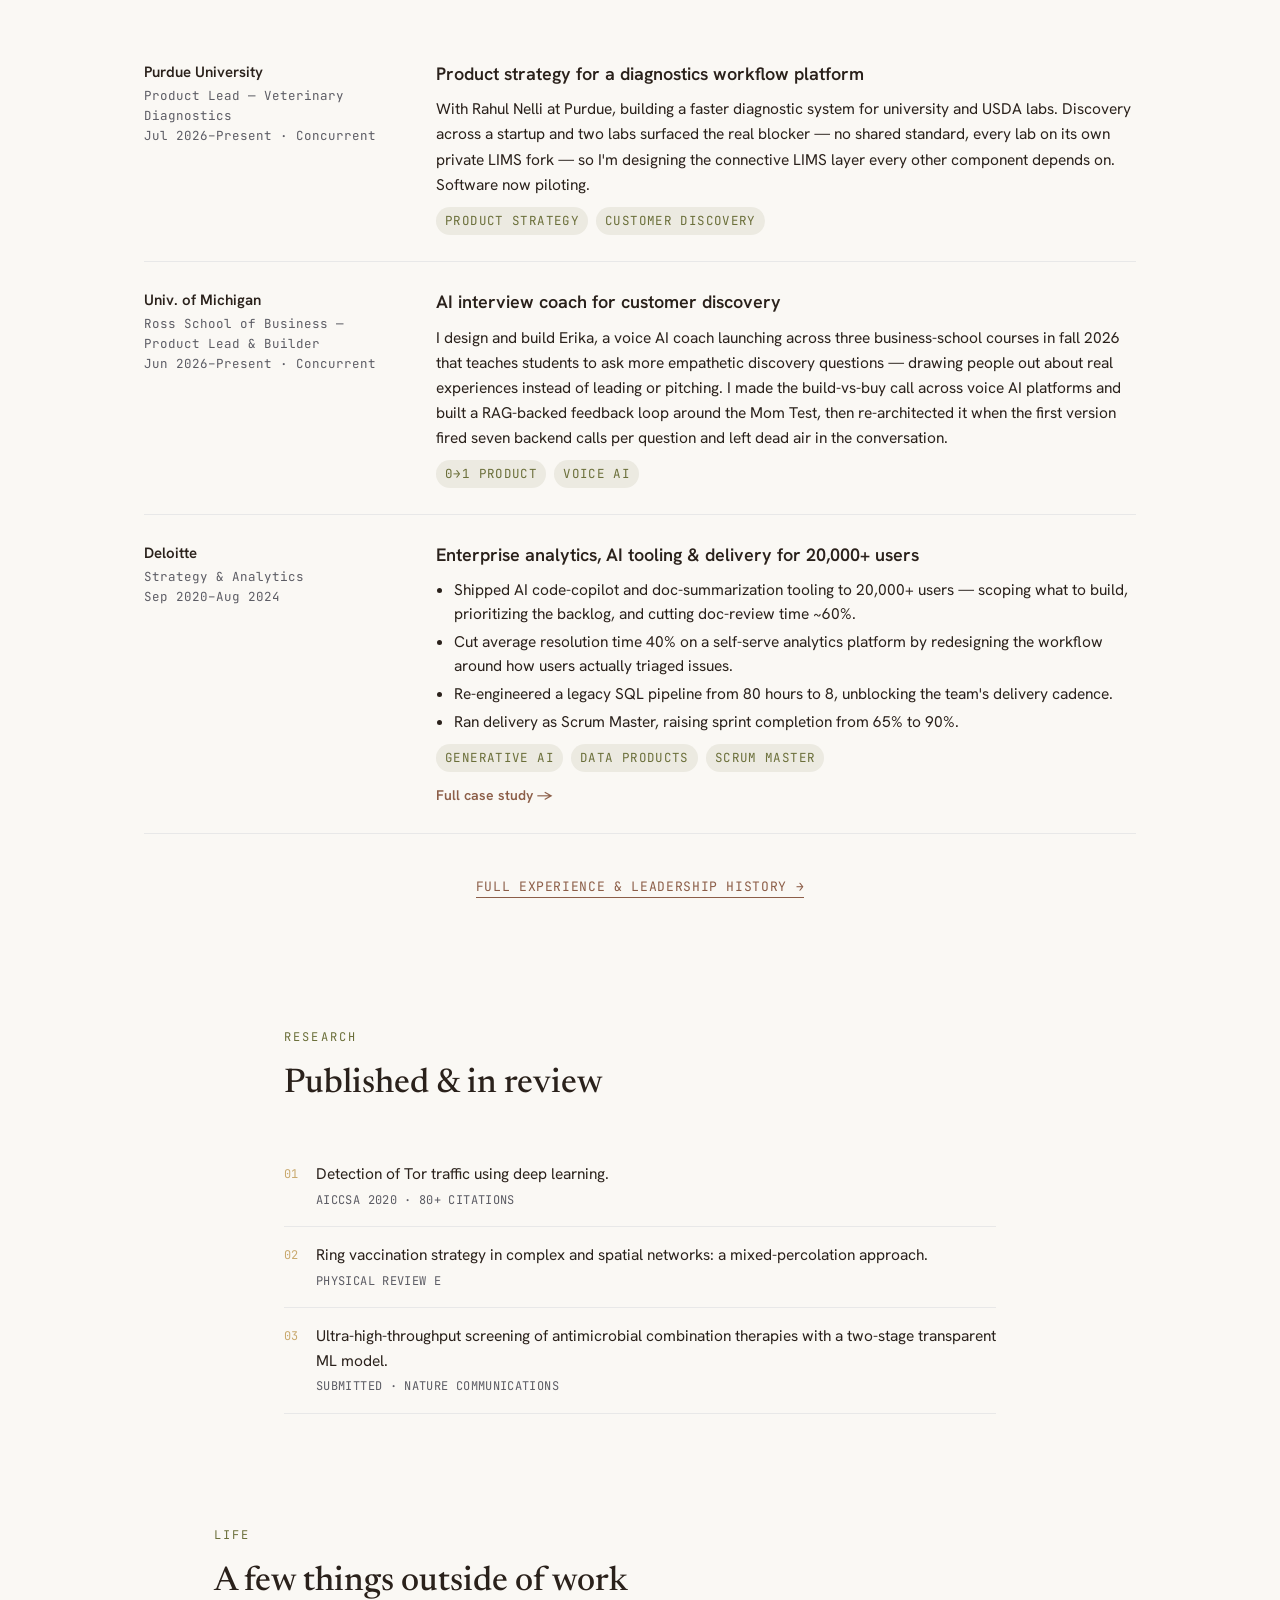
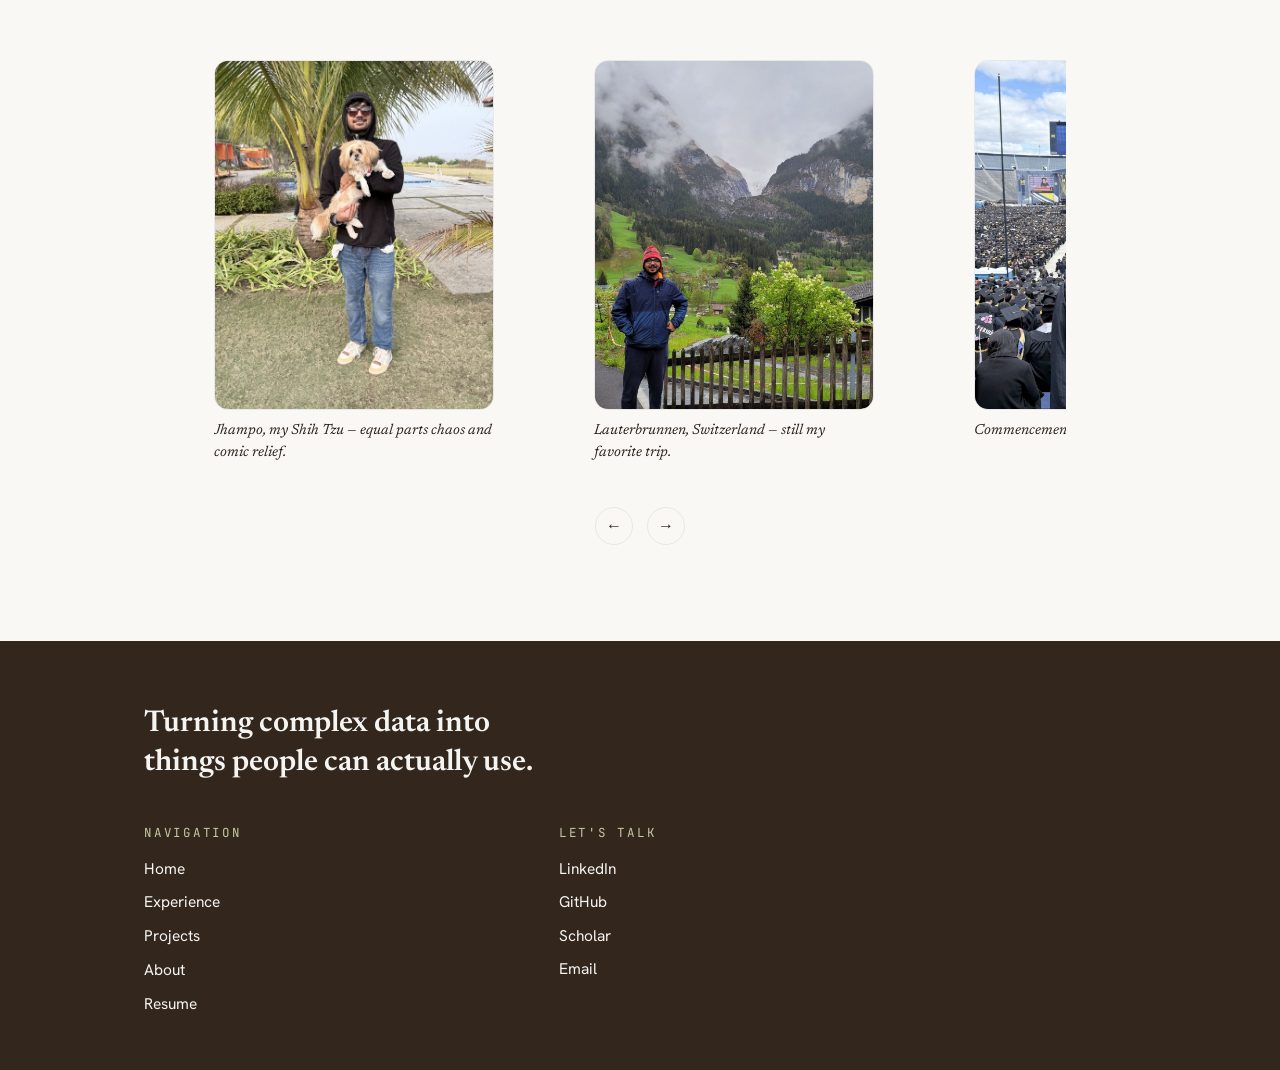
==== commit b2754b25: "Add customer discovery interviews stat, clean up dead Life-page CSS Co-Authored-By: Claude Sonnet 5 " ====
--- a/index.html
+++ b/index.html
@@ -39,6 +39,7 @@
         <div class="hook-stat"><div class="num">20,000<span class="unit">+</span></div><div class="lbl">users served on shipped platforms</div></div>
         <div class="hook-stat"><div class="num">40<span class="unit">%</span></div><div class="lbl">avg. process-time improvement delivered</div></div>
         <div class="hook-stat"><div class="num">80<span class="unit">+</span></div><div class="lbl">citations on published research</div></div>
+        <div class="hook-stat"><div class="num">90<span class="unit">+</span></div><div class="lbl">customer discovery interviews run</div></div>
       </div>
     </div>
   </div>
--- a/v2-style.css
+++ b/v2-style.css
@@ -445,24 +445,3 @@
   padding:0;font-family:"Hanken Grotesk",sans-serif;text-underline-offset:4px;
 }
 .about-links a:hover,.about-links button:hover{color:var(--accent);text-decoration:underline;}
-
-/* =========================================================
-   LIFE PAGE
-   ========================================================= */
-.life-gallery{
-  display:grid;grid-template-columns:1fr;gap:36px 28px;
-  max-width:1040px;margin:48px auto 60px;
-}
-@media(min-width:640px){.life-gallery{grid-template-columns:repeat(2,1fr);}}
-@media(min-width:980px){.life-gallery{grid-template-columns:repeat(3,1fr);}}
-.life-card{margin:0;}
-.life-card-media{
-  aspect-ratio:4/5;overflow:hidden;border-radius:14px;border:1px solid var(--hairline);
-  transition:transform .3s ease;
-}
-.life-card-media img{width:100%;height:100%;object-fit:cover;display:block;}
-.life-card:hover .life-card-media{transform:translateY(-3px);}
-.life-card figcaption{
-  margin-top:12px;font-family:"Newsreader",Georgia,serif;font-style:italic;
-  font-size:15px;line-height:1.5;color:var(--muted);
-}
